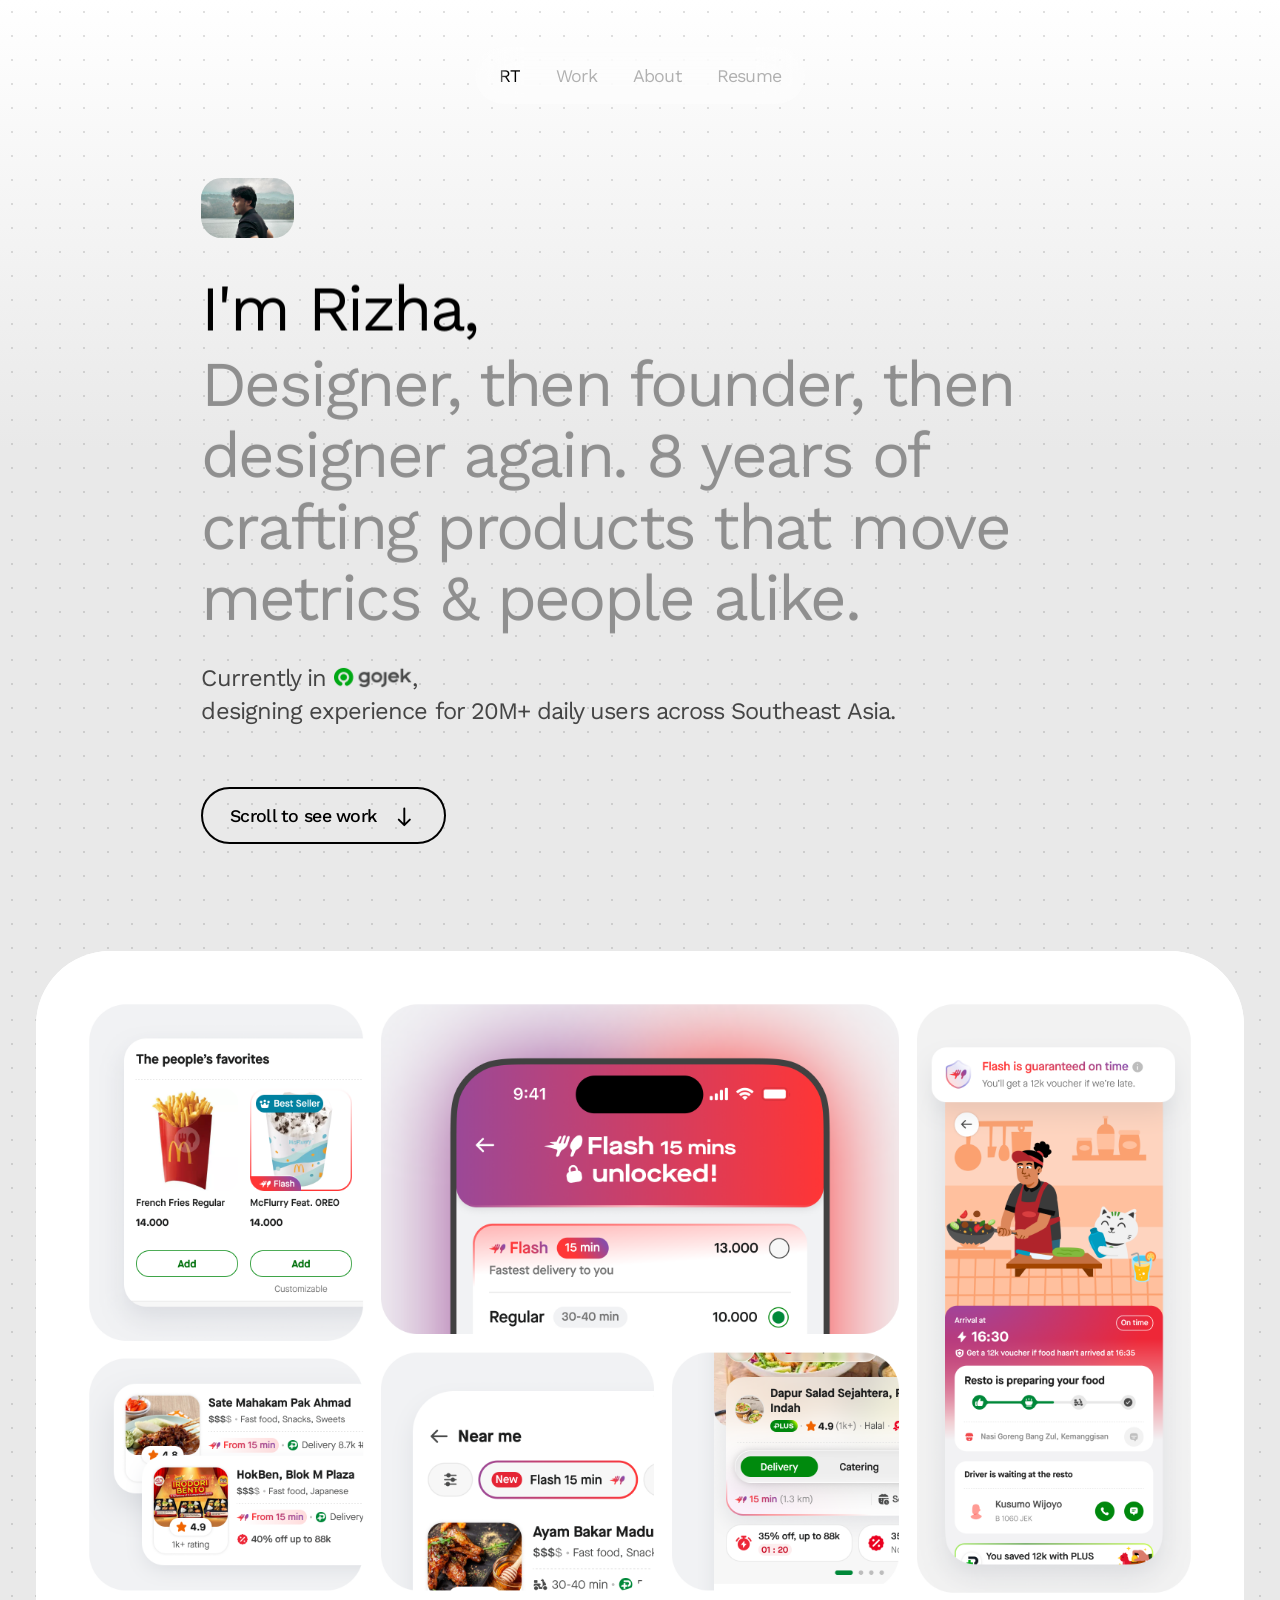
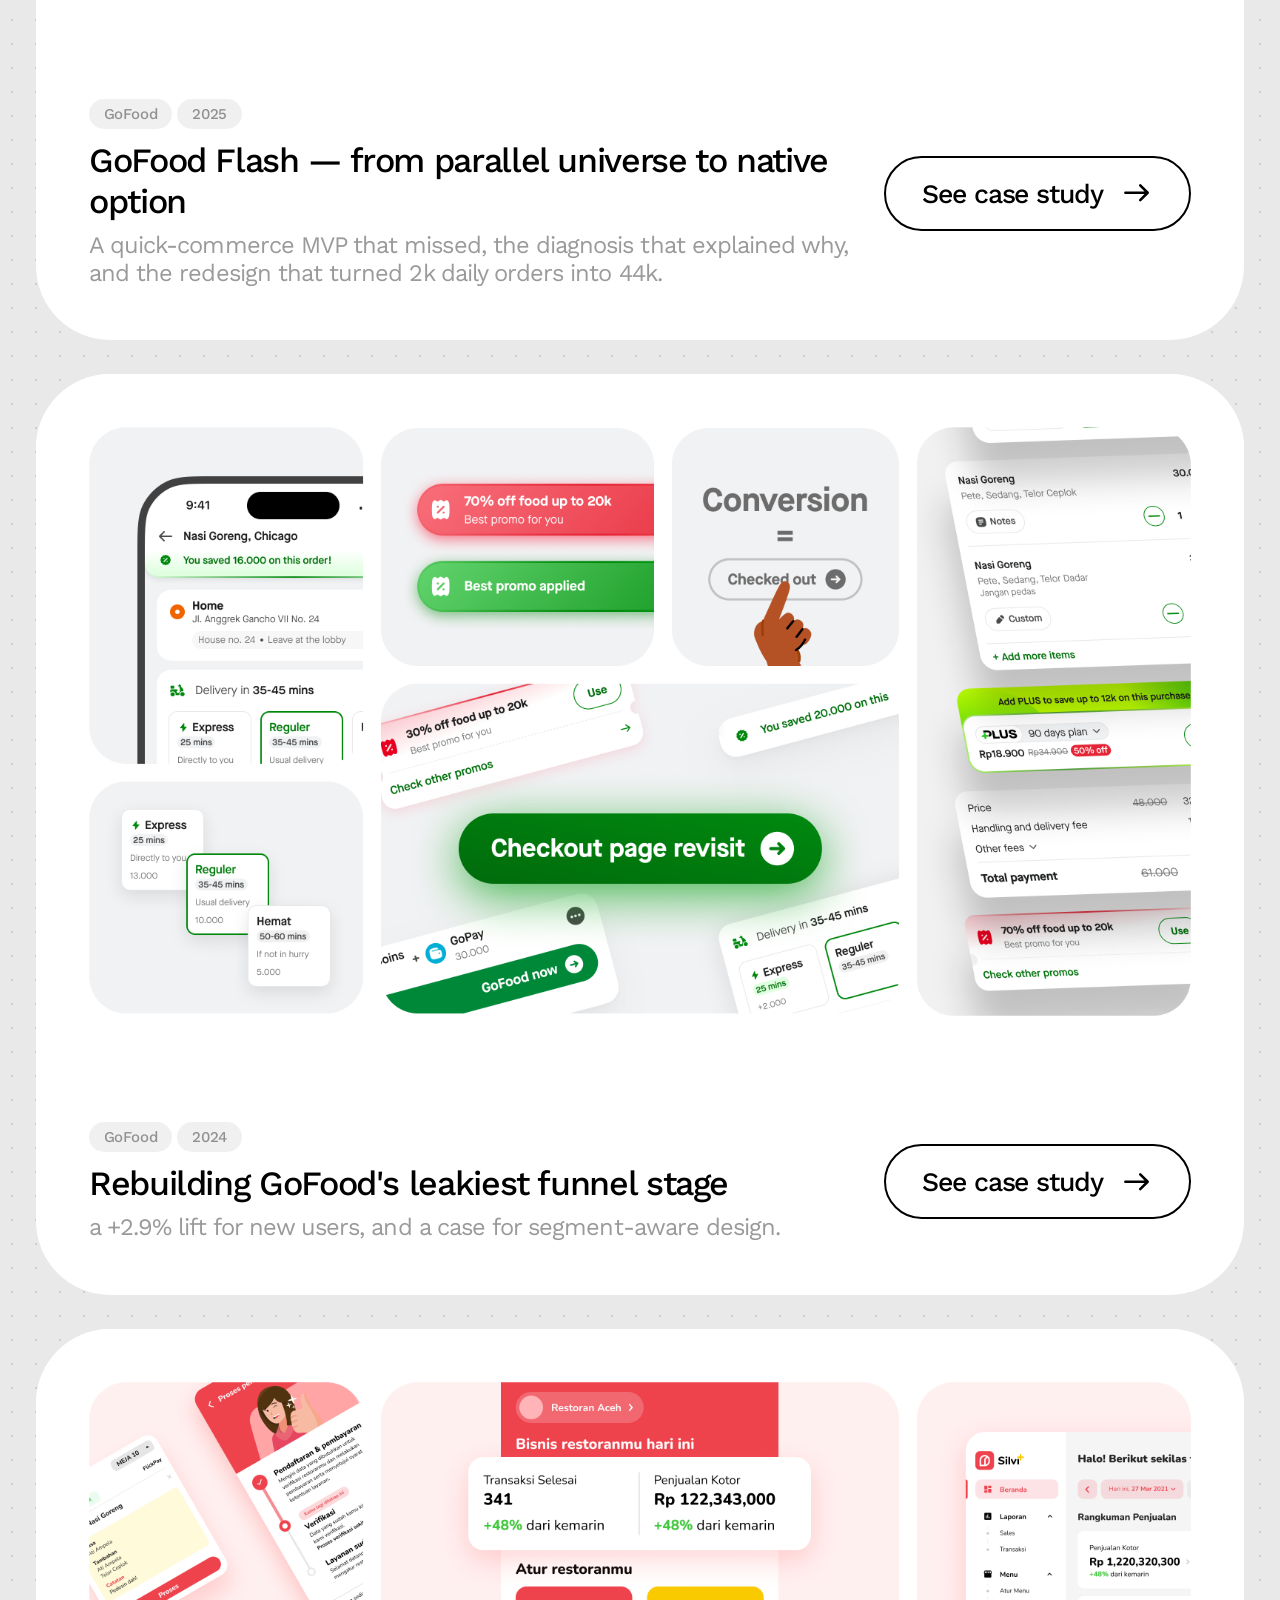
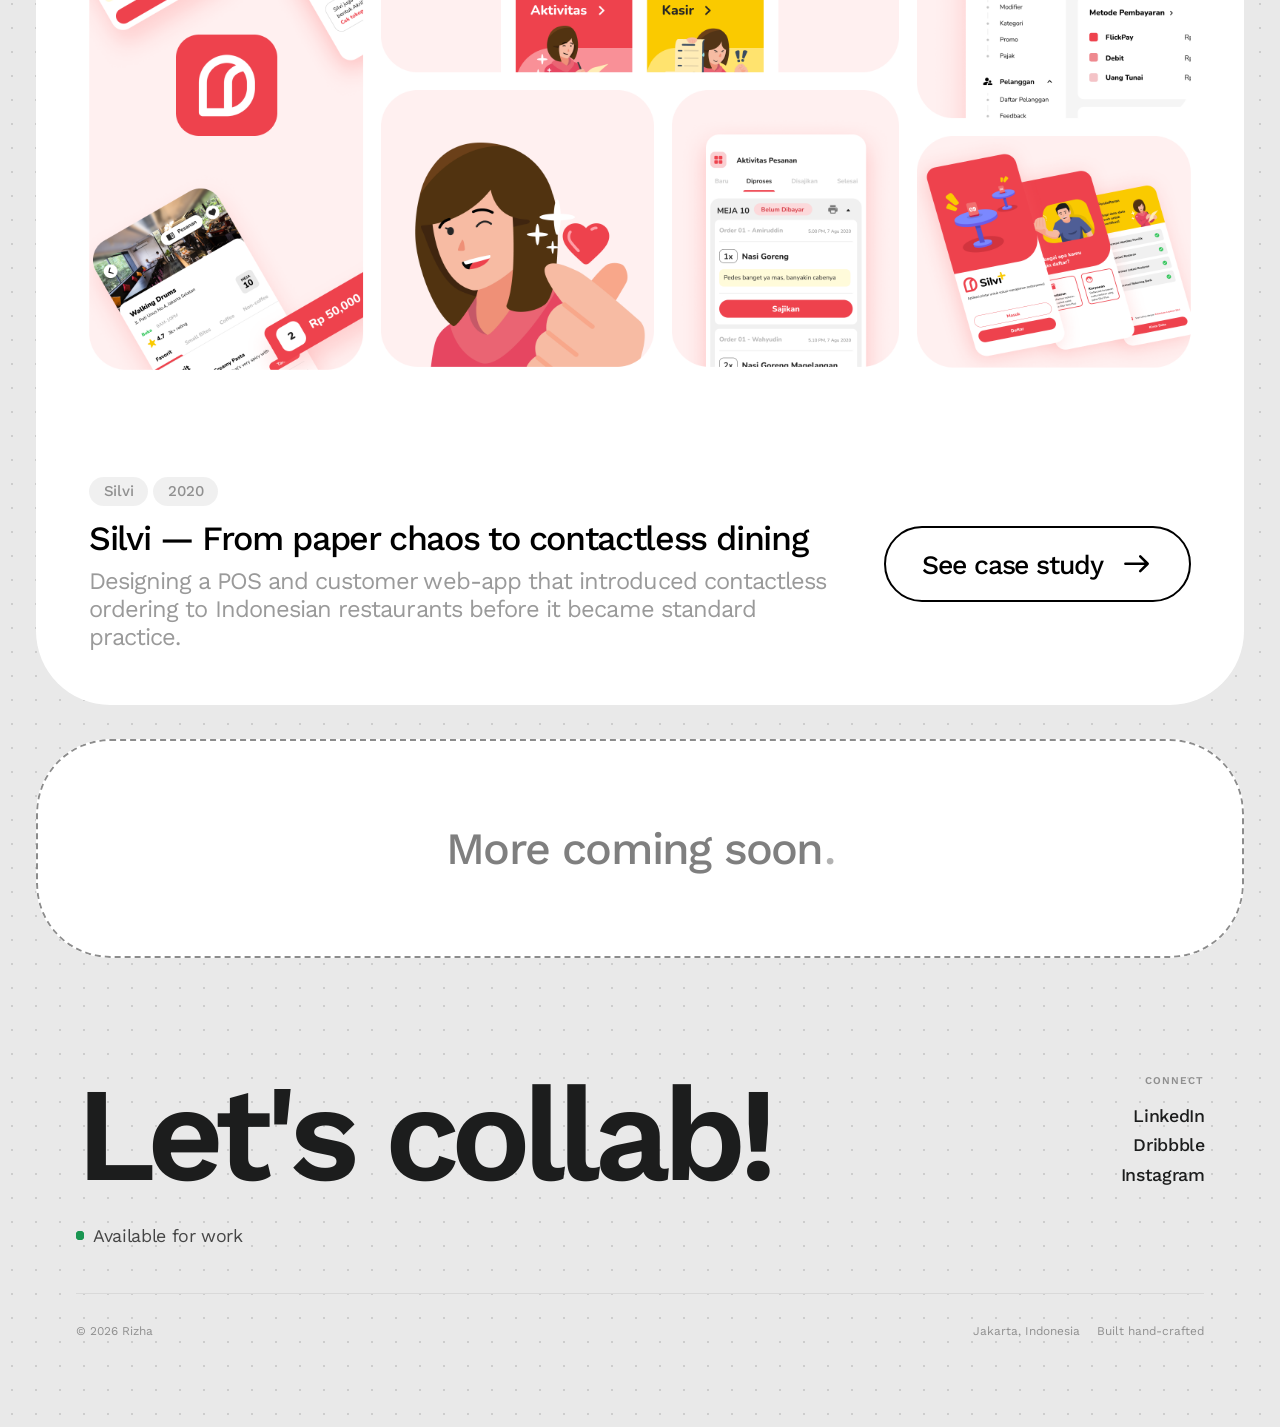
==== index.html @ 68ea28db "Animate hero subtitle word by word on scroll Each word in the gray subtitle transitions to black ind" ====
<!DOCTYPE html>
<html lang="en">
<head>
  <meta charset="UTF-8">
  <meta name="viewport" content="width=device-width, initial-scale=1.0">
  <title>Rizha Teuku — Product Designer</title>
  <meta name="description" content="Product designer at Gojek. Designing for 20M+ daily users across Southeast Asia.">
  <link rel="icon" type="image/svg+xml" href="favicon.svg">
  <link rel="preconnect" href="https://fonts.googleapis.com">
  <link rel="preconnect" href="https://fonts.gstatic.com" crossorigin>
  <link href="https://fonts.googleapis.com/css2?family=Work+Sans:wght@400;500;600&display=swap" rel="stylesheet">
  <style>
    *, *::before, *::after { box-sizing: border-box; margin: 0; padding: 0; }
    html { scroll-behavior: smooth; }
    a { color: inherit; text-decoration: none; }
    img { display: block; }

    body {
      font-family: 'Work Sans', sans-serif;
      background-color: #e9e9e9;
      background-image:
        radial-gradient(circle, rgba(0,0,0,0.12) 1px, transparent 1px),
        linear-gradient(to bottom, #ffffff 0%, #e9e9e9 clamp(400px, 35vw, 900px));
      background-size: 24px 24px, 100% 100%;
      background-repeat: repeat, no-repeat;
      min-height: 100vh;
      color: #1c1d1d;
      -webkit-font-smoothing: antialiased;
      overflow-x: hidden;
    }

    /* ── NAV ──────────────────────────────────────────────── */
    nav {
      position: fixed;
      top: clamp(20px, 3.7vw, 64px);
      left: 50%;
      transform: translateX(-50%) translateY(-8px);
      display: flex;
      align-items: center;
      gap: clamp(20px, 2.78vw, 48px);
      padding: clamp(10px, 1.39vw, 24px) clamp(16px, 1.85vw, 32px);
      background: rgba(255, 255, 255, 0.4);
      backdrop-filter: blur(20px);
      -webkit-backdrop-filter: blur(20px);
      border-radius: 60px;
      font-size: clamp(13px, 1.39vw, 24px);
      letter-spacing: -0.04em;
      white-space: nowrap;
      z-index: 100;
      opacity: 0;
      animation: navIn 0.7s cubic-bezier(0.16, 1, 0.3, 1) 0.1s forwards;
    }
    .nav-logo {
      background: linear-gradient(90deg,
        #000 0%, #000 20%,
        #777 35%, #ccc 48%, #fff 50%, #ccc 52%, #777 65%,
        #000 80%, #000 100%
      );
      background-size: 300% 100%;
      background-position: 100% center;
      -webkit-background-clip: text;
      background-clip: text;
      -webkit-text-fill-color: transparent;
      color: transparent;
      transition:
        background-position 0.5s cubic-bezier(0.16, 1, 0.3, 1),
        letter-spacing     0.4s cubic-bezier(0.34, 1.56, 0.64, 1);
    }
    .nav-logo:hover {
      background-position: 50% center;
      letter-spacing: 0.1em;
    }
    .nav-link { color: rgba(0, 0, 0, 0.3); transition: color 0.2s; }
    .nav-link:hover { color: #000; }

    /* ── HERO ─────────────────────────────────────────────── */
    .hero {
      padding: clamp(120px, 13.89vw, 240px) clamp(24px, 15.74vw, 272px) clamp(60px, 5.56vw, 96px);
    }
    .hero h1 {
      font-size: clamp(32px, 4.98vw, 86px);
      font-weight: 400;
      line-height: 1.12;
      letter-spacing: -0.04em;
      margin-bottom: clamp(16px, 1.85vw, 32px);
    }
    /* text mask reveal — overflow clips the sliding text */
    .line-mask {
      display: block;
      overflow: hidden;
      padding-bottom: 0.06em;
    }
    .line-inner {
      display: block;
      will-change: transform;
    }
    .line-inner.black {
      color: #000;
      transform: translateY(110%);
      animation: lineUp 1s cubic-bezier(0.16, 1, 0.3, 1) 0.35s forwards;
    }
    .line-inner.gray {
      color: #8f8f8f;
      transform: translateY(110%);
      animation: lineUp 1s cubic-bezier(0.16, 1, 0.3, 1) 0.52s forwards;
    }
    .hero-photo {
      width: clamp(77px, 7.2vw, 121px);
      height: auto;
      border-radius: clamp(14px, 1.6vw, 26px);
      margin-bottom: clamp(24px, 2.8vw, 48px);
      display: block;
      opacity: 0;
      transform: translateY(16px);
      animation: fadeUp 0.8s cubic-bezier(0.16, 1, 0.3, 1) 0.2s forwards;
    }

    .hero-caption {
      font-size: clamp(15px, 1.85vw, 32px);
      color: #454545;
      letter-spacing: -0.04em;
      line-height: 1.4;
      opacity: 0;
      transform: translateY(16px);
      animation: fadeUp 0.8s cubic-bezier(0.16, 1, 0.3, 1) 0.85s forwards;
    }

    /* ── SCROLL NUDGE ────────────────────────────────────── */
    .scroll-nudge {
      margin-top: clamp(40px, 4.63vw, 80px);
      width: fit-content;
      opacity: 0;
      animation:
        fadeUp 0.8s cubic-bezier(0.16, 1, 0.3, 1) 1.9s forwards,
        nudgeFloat 3.2s ease-in-out 2.7s infinite;
      transition: opacity 0.5s ease;
    }
    .scroll-nudge.gone {
      opacity: 0 !important;
      pointer-events: none;
    }
    .scroll-pill {
      display: inline-flex;
      align-items: center;
      gap: clamp(8px, 1.16vw, 20px);
      border: 2px solid #000;
      border-radius: 170px;
      padding: clamp(10px, 1.04vw, 18px) clamp(18px, 2.08vw, 36px);
      font-size: clamp(13px, 1.39vw, 24px);
      font-weight: 500;
      color: #000;
      letter-spacing: -0.04em;
      white-space: nowrap;
      user-select: none;
    }
    .scroll-pill svg {
      flex-shrink: 0;
      width: clamp(18px, 2.08vw, 36px);
      height: clamp(18px, 2.08vw, 36px);
      animation: arrowSlide 1.8s cubic-bezier(0.4, 0, 0.6, 1) 2.8s infinite;
    }

    /* ── WORKS ────────────────────────────────────────────── */
    .works {
      padding: clamp(24px, 2.78vw, 48px);
      display: flex;
      flex-direction: column;
      gap: clamp(20px, 2.66vw, 46px);
    }
    .work-card {
      background: #fff;
      border-radius: clamp(20px, 5.79vw, 100px);
      overflow: hidden;
      opacity: 0;
      transform: translateY(56px) scale(0.985);
      transition:
        opacity 0.9s cubic-bezier(0.16, 1, 0.3, 1),
        transform 0.9s cubic-bezier(0.16, 1, 0.3, 1);
    }
    .work-card.visible {
      opacity: 1;
      transform: translateY(0) scale(1);
    }
    .work-card-image {
      width: 100%;
      aspect-ratio: 1632 / 938;
      object-fit: cover;
      transform: scale(1.06);
      transition: transform 1.1s cubic-bezier(0.16, 1, 0.3, 1);
    }
    .work-card.visible .work-card-image {
      transform: scale(1);
    }
    .work-card-footer {
      display: flex;
      align-items: center;
      justify-content: space-between;
      gap: clamp(20px, 2.78vw, 48px);
      padding: clamp(20px, 4.17vw, 72px);
    }
    .work-card-title {
      font-size: clamp(18px, 2.66vw, 46px);
      font-weight: 500;
      color: #000;
      letter-spacing: -0.04em;
      line-height: 1.2;
      margin-bottom: clamp(4px, 0.69vw, 12px);
    }
    .work-card-subtitle {
      font-size: clamp(13px, 1.85vw, 32px);
      color: #9a9a9a;
      letter-spacing: -0.04em;
    }
    .work-card-labels {
      display: flex;
      gap: clamp(4px, 0.4vw, 8px);
      margin-bottom: clamp(8px, 0.9vw, 16px);
    }
    .work-card-label {
      font-size: clamp(15px, 1.14vw, 19.5px);
      font-weight: 500;
      letter-spacing: -0.01em;
      color: rgba(0,0,0,0.4);
      background: rgba(0,0,0,0.06);
      border-radius: 100px;
      padding: clamp(4px, 0.45vw, 7.5px) clamp(12px, 1.14vw, 19.5px);
    }
    .work-card-cta {
      flex-shrink: 0;
      position: relative;
      overflow: hidden;
      isolation: isolate;
      display: inline-flex;
      align-items: center;
      gap: clamp(8px, 1.16vw, 20px);
      border: 2px solid #000;
      border-radius: 170px;
      padding: clamp(10px, 1.39vw, 24px) clamp(18px, 2.78vw, 48px);
      font-size: clamp(14px, 2.08vw, 36px);
      font-weight: 500;
      color: #000;
      letter-spacing: -0.04em;
      white-space: nowrap;
      transition: color 0.45s cubic-bezier(0.16, 1, 0.3, 1);
    }
    /* sliding fill — wipes in from left on hover, shrinks back left on leave */
    .work-card-cta::before {
      content: '';
      position: absolute;
      inset: 0;
      background: #000;
      border-radius: inherit;
      transform: scaleX(0);
      transform-origin: left center;
      transition: transform 0.5s cubic-bezier(0.16, 1, 0.3, 1);
      z-index: -1;
    }
    .work-card-cta:hover::before { transform: scaleX(1); }
    .work-card-cta:hover { color: #fff; }
    /* arrow exits right, re-enters from left */
    .work-card-cta:hover .arrow {
      animation: arrowLoop 0.52s cubic-bezier(0.16, 1, 0.3, 1) forwards;
    }
    .work-card-cta .arrow {
      width: clamp(18px, 2.78vw, 48px);
      height: clamp(18px, 2.78vw, 48px);
      flex-shrink: 0;
    }

    .work-card-soon {
      position: relative;
      border-radius: clamp(20px, 5.79vw, 100px);
      display: flex;
      align-items: center;
      justify-content: center;
      padding: clamp(56px, 6.5vw, 112px);
      overflow: hidden;
      background: #fff;
      animation: soonBorderPulse 3.5s ease-in-out infinite;
      /* animated dashed border via outline trick on ::before */
    }
    .work-card-soon::before {
      content: '';
      position: absolute;
      inset: 0;
      border-radius: inherit;
      border: 2.5px dashed rgba(0,0,0,0.45);
      animation: soonBorderPulse 3.5s ease-in-out infinite;
      pointer-events: none;
    }
    .soon-content { position: relative; }
    .soon-eyebrow {
      font-size: clamp(10px, 0.75vw, 12px);
      font-weight: 600;
      letter-spacing: 0.14em;
      text-transform: uppercase;
      color: rgba(0,0,0,0.25);
      text-align: center;
      margin-bottom: clamp(10px, 1.2vw, 18px);
    }
    .work-card-soon-text {
      font-size: clamp(28px, 3.5vw, 60px);
      font-weight: 500;
      letter-spacing: -0.04em;
      color: rgba(0,0,0,0.5);
      text-align: center;
    }
    .soon-cursor {
      display: inline-block;
      margin-left: 1px;
      color: rgba(0,0,0,0.3);
      animation: soonBlink 1.1s step-end infinite;
    }
    @keyframes soonBorderPulse {
      0%, 100% { border-color: rgba(0,0,0,0.3); }
      50%       { border-color: rgba(0,0,0,0.6); }
    }
    @keyframes soonBlink {
      0%, 100% { opacity: 1; }
      50%       { opacity: 0; }
    }

    /* ── FOOTER ───────────────────────────────────────────── */
    footer {
      background-color: #e9e9e9;
      background-image: radial-gradient(circle, rgba(0,0,0,0.12) 1px, transparent 1px);
      background-size: 24px 24px;
      padding: clamp(60px, 5.79vw, 100px) clamp(24px, 5.9vw, 102px) clamp(60px, 6.94vw, 120px);
    }
    .footer-top {
      display: flex;
      align-items: flex-start;
      justify-content: space-between;
      padding-bottom: clamp(32px, 3.7vw, 64px);
      gap: 24px;
    }
    .available-tag {
      display: flex;
      align-items: center;
      gap: clamp(8px, 0.69vw, 12px);
      margin-top: clamp(16px, 1.85vw, 32px);
    }
    .available-dot {
      position: relative;
      width: clamp(8px, 0.69vw, 12px);
      height: clamp(8px, 0.69vw, 12px);
      border-radius: 50%;
      background: #1a9652;
      flex-shrink: 0;
      animation: dotBreathe 3.6s cubic-bezier(0.45, 0, 0.55, 1) infinite;
    }
    .available-dot::before,
    .available-dot::after {
      content: '';
      position: absolute;
      inset: 0;
      border-radius: 50%;
      background: #1a9652;
      animation: dotPing 2.6s cubic-bezier(0.2, 0.6, 0.4, 1) infinite;
    }
    .available-dot::after {
      animation-delay: 1.3s;
    }
    .available-text {
      font-size: clamp(13px, 1.39vw, 24px);
      color: #454545;
      letter-spacing: -0.02em;
    }
    .connect-col {
      display: flex;
      flex-direction: column;
      gap: clamp(12px, 1.39vw, 24px);
      padding-top: clamp(4px, 0.46vw, 8px);
      text-align: right;
    }
    .connect-label {
      font-size: clamp(10px, 0.81vw, 14px);
      font-weight: 600;
      color: #8f8f8f;
      letter-spacing: 0.1em;
      text-transform: uppercase;
    }
    .connect-links {
      display: flex;
      flex-direction: column;
      gap: clamp(6px, 0.69vw, 12px);
    }
    .connect-links a {
      font-size: clamp(14px, 1.39vw, 24px);
      font-weight: 500;
      color: #1c1d1d;
      letter-spacing: -0.02em;
      transition: opacity 0.2s;
    }
    .connect-links a:hover { opacity: 0.4; }
    .footer-bottom {
      display: flex;
      justify-content: space-between;
      align-items: center;
      padding-top: clamp(20px, 2.31vw, 40px);
      border-top: 1px solid #d9d9d9;
      font-size: clamp(11px, 0.93vw, 16px);
      color: #8f8f8f;
    }
    .footer-right { display: flex; gap: clamp(12px, 1.39vw, 24px); }

    /* ── FOOTER SCROLL REVEALS ───────────────────────────── */
    .lets-collab {
      font-size: clamp(48px, 10.42vw, 180px);
      font-weight: 600;
      color: #1c1d1d;
      letter-spacing: -0.06em;
      line-height: 1;
      opacity: 0;
      transform: translateY(32px);
      transition: opacity 1s cubic-bezier(0.16, 1, 0.3, 1), transform 1s cubic-bezier(0.16, 1, 0.3, 1);
    }
    .lets-collab.visible { opacity: 1; transform: translateY(0); }

    .connect-col {
      opacity: 0;
      transform: translateY(20px);
      transition: opacity 0.8s cubic-bezier(0.16, 1, 0.3, 1), transform 0.8s cubic-bezier(0.16, 1, 0.3, 1);
    }
    .connect-col.visible { opacity: 1; transform: translateY(0); }

    /* ── KEYFRAMES ────────────────────────────────────────── */
    @keyframes navIn {
      to { opacity: 1; transform: translateX(-50%) translateY(0); }
    }
    @keyframes lineUp {
      to { transform: translateY(0); }
    }
    @keyframes fadeUp {
      to { opacity: 1; transform: translateY(0); }
    }
    @keyframes arrowLoop {
      0%   { transform: translateX(0);     opacity: 1; }
      38%  { transform: translateX(120%);  opacity: 0; }
      39%  { transform: translateX(-100%); opacity: 0; }
      100% { transform: translateX(0);     opacity: 1; }
    }
    @keyframes nudgeFloat {
      0%, 100% { transform: translateY(0px); }
      50%       { transform: translateY(9px); }
    }
    @keyframes arrowSlide {
      0%   { opacity: 1; transform: translateY(-3px); }
      55%  { opacity: 1; transform: translateY(3px); }
      80%  { opacity: 0; transform: translateY(6px); }
      81%  { opacity: 0; transform: translateY(-5px); }
      100% { opacity: 1; transform: translateY(-3px); }
    }
    @keyframes dotBreathe {
      0%, 100% { transform: scale(1);    opacity: 1; }
      50%       { transform: scale(1.1); opacity: 0.8; }
    }
    @keyframes dotPing {
      0%   { transform: scale(1);   opacity: 0.55; }
      100% { transform: scale(3.4); opacity: 0; }
    }

    /* ── CURSOR ──────────────────────────────────────────── */
    @media (hover: hover) and (pointer: fine) {
      body, a, button { cursor: none; }

      #cursor-glow {
        position: fixed;
        top: 0; left: 0;
        width: 32px;
        height: 32px;
        border-radius: 50%;
        border: 1.5px solid rgba(0, 0, 0, 0.55);
        background: rgba(255, 255, 255, 0.25);
        backdrop-filter: blur(4px);
        -webkit-backdrop-filter: blur(4px);
        pointer-events: none;
        z-index: 9999;
        will-change: transform;
        opacity: 0;
        transition:
          opacity       0.35s ease,
          width         0.45s cubic-bezier(0.34, 1.56, 0.64, 1),
          height        0.45s cubic-bezier(0.34, 1.56, 0.64, 1),
          border-radius 0.45s cubic-bezier(0.16, 1, 0.3,  1),
          border-color  0.35s ease,
          background    0.35s ease,
          backdrop-filter        0.35s ease,
          -webkit-backdrop-filter 0.35s ease;
      }

      /* center dot — anchors the cursor visually */
      #cursor-glow::before {
        content: '';
        position: absolute;
        top: 50%; left: 50%;
        width: 4px; height: 4px;
        border-radius: 50%;
        background: rgba(0, 0, 0, 0.6);
        transform: translate(-50%, -50%);
        transition: opacity 0.2s ease, transform 0.3s cubic-bezier(0.34, 1.56, 0.64, 1);
      }

      /* ── states ── */
      #cursor-glow.active { opacity: 1; }

      #cursor-glow.hovering {
        width: 52px;
        height: 52px;
        border-color: rgba(0, 0, 0, 0.2);
        background: rgba(255, 255, 255, 0.12);
      }
      #cursor-glow.hovering::before {
        opacity: 0;
        transform: translate(-50%, -50%) scale(0);
      }
      #cursor-glow.clicking {
        width: 20px; height: 20px;
        background: rgba(0,0,0,0.08);
        border-color: rgba(0,0,0,0.5);
      }
      #cursor-glow.clicking::before {
        transform: translate(-50%,-50%) scale(2);
        background: rgba(0,0,0,0.7);
      }

      /* text cursor — warps into plain | line */
      #cursor-glow.text-cursor {
        width: 2px;
        height: var(--text-h, 48px);
        border-radius: 2px;
        border-color: #007AFF;
        background: #007AFF;
        backdrop-filter: blur(0px);
        -webkit-backdrop-filter: blur(0px);
      }
      #cursor-glow.text-cursor::before { opacity: 0; }

      /* magnetic warp — cursor wraps the hovered element */
      #cursor-glow.mag-warp {
        width: var(--mag-w, 52px);
        height: var(--mag-h, 20px);
        border-radius: 100px;
        background: rgba(0, 0, 0, 0.06);
        border-color: rgba(0, 0, 0, 0.16);
        backdrop-filter: blur(0px);
        -webkit-backdrop-filter: blur(0px);
      }
      #cursor-glow.mag-warp::before { opacity: 0; }

      /* Figma collaboration cursor */
      #cursor-figma {
        position: fixed;
        top: 0; left: 0;
        pointer-events: none;
        z-index: 9999;
        opacity: 0;
        transform: scale(0.65) translateY(-8px);
        transition:
          opacity   0.3s  cubic-bezier(0.16, 1, 0.3, 1),
          transform 0.45s cubic-bezier(0.34, 1.56, 0.64, 1);
      }
      #cursor-figma.active {
        opacity: 1;
        transform: scale(1) translateY(0);
      }
      /* color + label driven by --figma-color / --figma-text per card */
      #cursor-figma path { fill: var(--figma-color, #7B61FF); }
      .figma-label {
        position: absolute;
        top: 30px;
        left: 28px;
        background: var(--figma-color, #7B61FF);
        color: var(--figma-text, #fff);
        font-size: 15px;
        font-weight: 500;
        letter-spacing: -0.02em;
        padding: 5px 12px 5px 10px;
        border-radius: 2px 10px 10px 10px;
        white-space: nowrap;
        line-height: 1.5;
        transition: background 0.25s ease, color 0.25s ease;
      }
    }

    /* ── REDUCED MOTION ───────────────────────────────────── */
    @media (prefers-reduced-motion: reduce) {
      nav, .hero-caption, .line-inner, .scroll-nudge, .work-card, .work-card-image,
      .lets-collab, .connect-col {
        animation: none !important;
        transition: none !important;
        opacity: 1 !important;
        transform: none !important;
      }
      .available-dot,
      .available-dot::before,
      .available-dot::after { animation: none; }
      #cursor-figma { transition: none !important; }
    }

    /* ── RESPONSIVE ───────────────────────────────────────── */
    @media (max-width: 768px) {
      .work-card-footer { flex-direction: column; align-items: flex-start; }
      .work-card-cta { width: 100%; justify-content: center; }
      .footer-top { flex-direction: column; gap: 40px; }
      .connect-col { text-align: left; }
    }
    @media (max-width: 480px) {
      .footer-bottom { flex-direction: column; gap: 12px; text-align: center; }
      .footer-right { flex-direction: column; align-items: center; gap: 4px; }
    }
  </style>
</head>
<body>

  <!-- NAV -->
  <nav>
    <a href="/" class="nav-logo" data-magnetic>RT</a>
    <a href="#work" class="nav-link" data-magnetic>Work</a>
    <a href="about.html" class="nav-link" data-magnetic>About</a>
    <a href="resume.html" class="nav-link" data-magnetic>Resume</a>
  </nav>

  <!-- HERO -->
  <section class="hero" id="about">
    <img src="rizha photo.png" alt="Rizha Teuku" class="hero-photo">
    <h1>
      <span class="line-mask"><span class="line-inner black">I'm Rizha,</span></span>
      <span class="line-mask"><span class="line-inner gray">Designer, then founder, then designer again. 8 years of crafting products that move metrics &amp; people alike.</span></span>
    </h1>
    <p class="hero-caption">
      Currently in <img src="gojek logo.png" alt="Gojek" style="height:1em;vertical-align:-0.15em;display:inline-block;">,<br>
      designing experience for 20M+ daily users across Southeast Asia.
    </p>
    <div class="scroll-nudge" aria-hidden="true">
      <div class="scroll-pill">
        Scroll to see work
        <svg viewBox="0 0 48 48" fill="none" xmlns="http://www.w3.org/2000/svg">
          <path d="M24 10v28M14 30l10 10 10-10" stroke="currentColor" stroke-width="3.5" stroke-linecap="round" stroke-linejoin="round"/>
        </svg>
      </div>
    </div>
  </section>

  <!-- SELECTED WORKS -->
  <!-- Note: case study images are served from Figma CDN — replace with self-hosted assets when they expire (7 days) -->
  <section class="works" id="work">

    <div class="work-card" data-cursor-label="the zero to one" data-cursor-color="#E00" data-cursor-text="#fff">
      <img class="work-card-image"
           src="Work 3 - Flash.png"
           alt="GoFood Flash — quick-commerce case study visual">
      <div class="work-card-footer">
        <div class="work-card-info">
          <div class="work-card-labels">
            <span class="work-card-label">GoFood</span>
            <span class="work-card-label">2025</span>
          </div>
          <p class="work-card-title">GoFood Flash — from parallel universe to native option</p>
          <p class="work-card-subtitle">A quick-commerce MVP that missed, the diagnosis that explained why, and the redesign that turned 2k daily orders into 44k.</p>
        </div>
        <a href="gofood-flash.html" class="work-card-cta" data-protected>
          See case study
          <svg class="arrow" viewBox="0 0 48 48" fill="none" xmlns="http://www.w3.org/2000/svg" aria-hidden="true">
            <path d="M10 24h28M30 14l10 10-10 10" stroke="currentColor" stroke-width="3.5" stroke-linecap="round" stroke-linejoin="round"/>
          </svg>
        </a>
      </div>
    </div>

    <div class="work-card">
      <img class="work-card-image"
           src="Work 1 - New again.png"
           alt="GoFood checkout funnel redesign — case study visual">
      <div class="work-card-footer">
        <div class="work-card-info">
          <div class="work-card-labels">
            <span class="work-card-label">GoFood</span>
            <span class="work-card-label">2024</span>
          </div>
          <p class="work-card-title">Rebuilding GoFood's leakiest funnel stage</p>
          <p class="work-card-subtitle">a +2.9% lift for new users, and a case for segment-aware design.</p>
        </div>
        <a href="gofood-checkout.html" class="work-card-cta" data-protected>
          See case study
          <svg class="arrow" viewBox="0 0 48 48" fill="none" xmlns="http://www.w3.org/2000/svg" aria-hidden="true">
            <path d="M10 24h28M30 14l10 10-10 10" stroke="currentColor" stroke-width="3.5" stroke-linecap="round" stroke-linejoin="round"/>
          </svg>
        </a>
      </div>
    </div>

    <div class="work-card" data-cursor-label="founder mode" data-cursor-color="#F5C000" data-cursor-text="#000">
      <img class="work-card-image"
           src="Work 2.png"
           alt="Silvi — POS and contactless dining web-app">
      <div class="work-card-footer">
        <div class="work-card-info">
          <div class="work-card-labels">
            <span class="work-card-label">Silvi</span>
            <span class="work-card-label">2020</span>
          </div>
          <p class="work-card-title">Silvi — From paper chaos to contactless dining</p>
          <p class="work-card-subtitle">Designing a POS and customer web-app that introduced contactless ordering to Indonesian restaurants before it became standard practice.</p>
        </div>
        <a href="silvi.html" class="work-card-cta">
          See case study
          <svg class="arrow" viewBox="0 0 48 48" fill="none" xmlns="http://www.w3.org/2000/svg" aria-hidden="true">
            <path d="M10 24h28M30 14l10 10-10 10" stroke="currentColor" stroke-width="3.5" stroke-linecap="round" stroke-linejoin="round"/>
          </svg>
        </a>
      </div>
    </div>

    <div class="work-card-soon">
      <div class="soon-content">
        <p class="work-card-soon-text">More coming soon<span class="soon-cursor">.</span></p>
      </div>
    </div>

  </section>

  <!-- FOOTER -->
  <footer id="collab">
    <div class="footer-top">
      <div class="identity">
        <p class="lets-collab">Let's collab!</p>
        <div class="available-tag">
          <div class="available-dot"></div>
          <span class="available-text">Available for work</span>
        </div>
      </div>
      <div class="connect-col">
        <p class="connect-label">Connect</p>
        <div class="connect-links">
          <a href="https://www.linkedin.com/in/rizhateuku/" target="_blank" rel="noopener" data-magnetic>LinkedIn</a>
          <a href="https://dribbble.com/rizhateuku" target="_blank" rel="noopener" data-magnetic>Dribbble</a>
          <a href="https://www.instagram.com/rizhateuku/" target="_blank" rel="noopener" data-magnetic>Instagram</a>
        </div>
      </div>
    </div>
    <div class="footer-bottom">
      <span>© 2026 Rizha</span>
      <div class="footer-right">
        <span>Jakarta, Indonesia</span>
        <span>Built hand-crafted</span>
      </div>
    </div>
  </footer>

  <!-- Homepage password gate overlay -->
  <style>
    #home-gate {
      position: fixed; inset: 0; z-index: 9999;
      background: rgba(0,0,0,0.45);
      backdrop-filter: blur(12px);
      -webkit-backdrop-filter: blur(12px);
      display: flex; align-items: center; justify-content: center;
      opacity: 0; pointer-events: none;
      transition: opacity 0.35s ease;
    }
    #home-gate.open { opacity: 1; pointer-events: auto; }
    @keyframes home-modal-in {
      from { transform: scale(0.9) translateY(16px); opacity: 0; }
      to   { transform: scale(1) translateY(0); opacity: 1; }
    }
    #home-modal {
      background: #fff;
      border-radius: clamp(20px, 2.5vw, 32px);
      padding: clamp(36px, 4vw, 56px) clamp(32px, 4vw, 52px) clamp(28px, 3.5vw, 44px);
      display: flex; flex-direction: column; align-items: center; gap: 12px;
      position: relative;
      width: min(400px, calc(100vw - 48px));
      box-shadow: 0 32px 80px rgba(0,0,0,0.18), 0 0 0 1px rgba(0,0,0,0.04);
      opacity: 0;
    }
    #home-gate.open #home-modal {
      animation: home-modal-in 0.5s cubic-bezier(0.34, 1.56, 0.64, 1) forwards;
    }
    #home-close {
      position: absolute; top: 14px; right: 14px;
      width: 30px; height: 30px; border-radius: 50%;
      background: rgba(0,0,0,0.06); border: none; cursor: pointer;
      display: flex; align-items: center; justify-content: center;
      color: rgba(0,0,0,0.4); font-size: 14px;
      transition: background 0.2s, color 0.2s;
      line-height: 1; font-family: inherit;
    }
    #home-close:hover { background: rgba(0,0,0,0.1); color: #000; }
    #home-gate-label {
      font-size: clamp(11px, 0.9vw, 13px); font-weight: 600;
      letter-spacing: 0.1em; text-transform: uppercase;
      color: #000; opacity: 0.4;
    }
    #home-input-wrap { position: relative; width: 100%; }
    #home-pw {
      font-family: 'Work Sans', sans-serif;
      font-size: clamp(16px, 1.4vw, 20px); font-weight: 400;
      letter-spacing: -0.03em; color: #000;
      background: transparent; border: none;
      border-bottom: 1.5px solid rgba(0,0,0,0.2);
      outline: none; padding: 8px 0; width: 100%;
      text-align: center;
      transition: border-color 0.2s, color 0.3s;
    }
    #home-pw:focus { border-color: #000; }
    #home-pw.shake { animation: home-shake 0.35s ease; border-color: #e00; }
    #home-input-wrap.success #home-pw { border-color: #1a9652; color: #1a9652; }
    #home-check {
      position: absolute; right: 4px; top: 50%; transform: translateY(-50%);
      width: 22px; height: 22px;
      opacity: 0; pointer-events: none;
      transition: opacity 0.15s ease;
    }
    #home-input-wrap.success #home-check { opacity: 1; }
    .home-check-path {
      stroke-dasharray: 30;
      stroke-dashoffset: 30;
      transition: stroke-dashoffset 0.45s cubic-bezier(0.25, 1, 0.5, 1) 0.1s;
    }
    #home-input-wrap.success .home-check-path { stroke-dashoffset: 0; }
    #home-error {
      font-size: 12px; color: #e00;
      opacity: 0; transition: opacity 0.2s; height: 16px;
    }
    #home-error.visible { opacity: 1; }
    #home-request {
      margin-top: 16px; font-size: clamp(12px, 0.9vw, 14px);
      color: rgba(0,0,0,0.35); letter-spacing: -0.01em; text-align: center;
    }
    #home-request button {
      background: none; border: none; padding: 0;
      font-family: inherit; font-size: inherit; color: #000;
      text-decoration: underline; text-underline-offset: 3px;
      text-decoration-color: rgba(0,0,0,0.25);
      transition: text-decoration-color 0.2s; cursor: pointer;
    }
    #home-request button:hover { text-decoration-color: #000; }
    #home-note {
      font-size: clamp(11px, 0.8vw, 13px); color: rgba(0,0,0,0.28);
      letter-spacing: -0.01em; text-align: center; line-height: 1.5;
      border-top: 1px solid rgba(0,0,0,0.07);
      padding-top: 16px; width: 100%; margin-top: 4px;
    }
    @keyframes home-shake {
      0%,100% { transform: translateX(0); }
      20%      { transform: translateX(-8px); }
      40%      { transform: translateX(8px); }
      60%      { transform: translateX(-6px); }
      80%      { transform: translateX(6px); }
    }
  </style>
  <div id="home-gate" aria-modal="true" role="dialog" aria-label="Protected case study">
    <div id="home-modal">
      <button id="home-close" aria-label="Close">✕</button>
      <div id="home-gate-label">Protected case study</div>
      <div id="home-input-wrap">
        <input id="home-pw" type="password" placeholder="Enter password" autocomplete="off">
        <div id="home-check" aria-hidden="true">
          <svg viewBox="0 0 24 24" fill="none" xmlns="http://www.w3.org/2000/svg">
            <path class="home-check-path" d="M5 12l4 4L19 7" stroke="#1a9652" stroke-width="2.5" stroke-linecap="round" stroke-linejoin="round"/>
          </svg>
        </div>
      </div>
      <div id="home-error">Wrong password</div>
      <div id="home-request">Don't have the password? <button id="home-request-btn">Request access</button></div>
      <p id="home-note">Just drop me a line and I'll get you in!</p>
    </div>
  </div>

  <div id="cursor-glow" aria-hidden="true"></div>
  <div id="cursor-figma" aria-hidden="true">
    <!-- exact path from Figma's collaboration cursor; tip is near (1.8,4.4) in 40×40 viewBox -->
    <svg width="30" height="30" viewBox="0 0 40 40" fill="none" xmlns="http://www.w3.org/2000/svg">
      <path d="M1.8 4.4 7 36.2c.3 1.8 2.6 2.3 3.6.8l3.9-5.7c1.7-2.5 4.5-4.1 7.5-4.3l6.9-.5c1.8-.1 2.5-2.4 1.1-3.5L5 2.5c-1.4-1.1-3.5 0-3.3 1.9Z"
            fill="#7B61FF" stroke="white" stroke-width="3.5" paint-order="stroke fill"/>
    </svg>
    <div class="figma-label">heartly crafted</div>
  </div>

  <script>
    // Cursor — small blurred circle with lerp smoothing + Figma collab cursor on cards
    ;(function () {
      const cur      = document.getElementById('cursor-glow');
      const figmaCur = document.getElementById('cursor-figma');
      if (!cur || !window.matchMedia('(hover: hover) and (pointer: fine)').matches) return;

      let mx = 0, my = 0;
      let cx = -60, cy = -60;

      document.addEventListener('mousemove', e => {
        mx = e.clientX;
        my = e.clientY;
        cur.classList.add('active');
      }, { passive: true });

      document.addEventListener('mouseleave', () => cur.classList.remove('active'));
      document.addEventListener('mouseenter', () => cur.classList.add('active'));
      document.addEventListener('mousedown', () => cur.classList.add('clicking'));
      document.addEventListener('mouseup', () => cur.classList.remove('clicking'));

      // Expand on interactive elements (skip magnetic ones — handled separately)

      // Warp to I-beam over all readable text
      document.querySelectorAll('h1, h2, h3, h4, h5, h6, p, li, blockquote, figcaption, dt, dd').forEach(el => {
        if (el.closest('a, button')) return;
        el.addEventListener('mouseenter', () => {
          if (figmaCur.classList.contains('active')) return;
          const fs = parseFloat(getComputedStyle(el).fontSize);
          cur.style.setProperty('--text-h', fs + 'px');
          cur.classList.remove('hovering');
          cur.classList.add('text-cursor');
        });
        el.addEventListener('mouseleave', () => cur.classList.remove('text-cursor'));
      });

      // Figma collaboration cursor on work cards — per-card color + label
      const figmaLabel = figmaCur.querySelector('.figma-label');
      document.querySelectorAll('.work-card').forEach(card => {
        card.addEventListener('mouseenter', () => {
          const color = card.dataset.cursorColor || '#7B61FF';
          const text  = card.dataset.cursorText  || '#fff';
          const label = card.dataset.cursorLabel || 'heartly crafted';
          figmaCur.style.setProperty('--figma-color', color);
          figmaCur.style.setProperty('--figma-text',  text);
          figmaLabel.textContent = label;
          cur.style.opacity = '0';
          cur.classList.remove('hovering', 'text-cursor');
          figmaCur.classList.add('active');
        });
        card.addEventListener('mouseleave', () => {
          cur.style.opacity = '';
          figmaCur.classList.remove('active');
        });
      });

      // Magnetic warp for all clickables; large card-like elements fall back to expand-only
      let magEl = null, magTX = 0, magTY = 0;
      document.querySelectorAll('a, button').forEach(el => {
        el.addEventListener('mouseenter', () => {
          if (figmaCur.classList.contains('active')) return;
          const r = el.getBoundingClientRect();
          if (r.width > 280 || r.height > 100) { cur.classList.add('hovering'); return; }
          magEl = el;
          cur.style.setProperty('--mag-w', (r.width  + 20) + 'px');
          cur.style.setProperty('--mag-h', (r.height + 20) + 'px');
          magTX = r.left + r.width  / 2;
          magTY = r.top  + r.height / 2;
          cur.classList.remove('hovering', 'text-cursor');
          cur.classList.add('mag-warp');
          el.style.transition = 'none';
        });
        el.addEventListener('mousemove', e => {
          if (magEl !== el) return;
          const r  = el.getBoundingClientRect();
          const ex = r.left + r.width  / 2;
          const ey = r.top  + r.height / 2;
          const dx = e.clientX - ex;
          const dy = e.clientY - ey;
          el.style.transform = `translate(${dx * 0.28}px, ${dy * 0.28}px)`;
          magTX = ex + dx * 0.10;
          magTY = ey + dy * 0.10;
        });
        el.addEventListener('mouseleave', () => {
          if (magEl === el) {
            magEl = null;
            el.style.transition = 'transform 0.65s cubic-bezier(0.34, 1.56, 0.64, 1)';
            el.style.transform  = '';
            cur.classList.remove('mag-warp');
          } else {
            cur.classList.remove('hovering');
          }
        });
      });

      (function tick() {
        const tx = magEl ? magTX : mx;
        const ty = magEl ? magTY : my;
        cx += (tx - cx) * (magEl ? 0.18 : 0.13);
        cy += (ty - cy) * (magEl ? 0.18 : 0.13);

        cur.style.left      = cx + 'px';
        cur.style.top       = cy + 'px';
        cur.style.transform = 'translate(-50%, -50%)';

        // Tip is at SVG-local (1.8, 4.4) in 40×40 viewBox → rendered at 30×30 ≈ (1, 3) px from element corner
        figmaCur.style.left = (cx - 1) + 'px';
        figmaCur.style.top  = (cy - 3) + 'px';

        requestAnimationFrame(tick);
      })();
    })();

    // Cards reveal + nudge dismiss on first scroll
    const cards = document.querySelectorAll('.work-card');
    const nudge = document.querySelector('.scroll-nudge');
    window.addEventListener('scroll', function onFirstScroll() {
      window.removeEventListener('scroll', onFirstScroll);
      nudge?.classList.add('gone');
      cards.forEach((card, i) => {
        setTimeout(() => card.classList.add('visible'), i * 150);
      });
    }, { passive: true, once: true });

    // Footer elements reveal on scroll intersection as before
    const revealOnScroll = (el, delay = 0) => {
      if (!el) return;
      new IntersectionObserver((entries, obs) => {
        if (!entries[0].isIntersecting) return;
        el.style.transitionDelay = delay + 'ms';
        el.classList.add('visible');
        obs.disconnect();
      }, { threshold: 0.12, rootMargin: '0px 0px -40px 0px' }).observe(el);
    };

    revealOnScroll(document.querySelector('.lets-collab'));
    revealOnScroll(document.querySelector('.connect-col'), 150);

    // Scroll-driven color: gray subtitle turns black word by word
    (function() {
      var el = document.querySelector('.line-inner.gray');
      if (!el) return;
      function esc(s) { return s.replace(/&/g, '&amp;'); }
      var words = el.textContent.trim().split(/\s+/);
      el.innerHTML = words.map(function(w) {
        return '<span class="wr">' + esc(w) + '</span>';
      }).join(' ');
      var spans = Array.from(el.querySelectorAll('.wr'));
      var N = spans.length;
      var END = 400;
      function update() {
        var p = Math.min(1, window.scrollY / END);
        spans.forEach(function(span, i) {
          var wp = Math.min(1, Math.max(0, p * N - i));
          var v = Math.round(143 * (1 - wp));
          span.style.color = 'rgb(' + v + ',' + v + ',' + v + ')';
        });
      }
      window.addEventListener('scroll', update, { passive: true });
      update();
    })();
  </script>

  <script>
    // Homepage password gate
    (function() {
      var gate  = document.getElementById('home-gate');
      var input = document.getElementById('home-pw');
      var wrap  = document.getElementById('home-input-wrap');
      var error = document.getElementById('home-error');

      var GATES = {
        'gofood-flash.html':    { pass: 'nasigoreng', key: 'auth_flash',    subject: 'Password%20request%20%E2%80%94%20GoFood%20Flash%20case%20study' },
        'gofood-checkout.html': { pass: 'ayamgeprek', key: 'auth_checkout', subject: 'Password%20request%20%E2%80%94%20GoFood%20Checkout%20case%20study' },
      };

      var current = null;
      var currentDest = '';

      function openGate(dest, cfg) {
        current     = cfg;
        currentDest = dest;
        input.value = '';
        error.classList.remove('visible');
        input.classList.remove('shake');
        wrap.classList.remove('success');
        gate.classList.add('open');
        setTimeout(function() { input.focus(); }, 350);
      }

      function closeGate() {
        gate.classList.remove('open');
        current = null;
      }

      // Intercept protected CTA clicks
      document.querySelectorAll('[data-protected]').forEach(function(el) {
        el.addEventListener('click', function(e) {
          var href = el.getAttribute('href');
          var dest = href.split('/').pop();
          var cfg  = GATES[dest];
          if (!cfg) return;
          if (sessionStorage.getItem(cfg.key) === '1') return;
          e.preventDefault();
          openGate(href, cfg);
        });
      });

      document.getElementById('home-close').addEventListener('click', closeGate);
      gate.addEventListener('click', function(e) { if (e.target === gate) closeGate(); });

      document.getElementById('home-request-btn').addEventListener('click', function() {
        if (!current) return;
        var body = 'Hi%20Rizha%2C%0A%0AI%27d%20love%20to%20read%20the%20case%20study.%20Could%20you%20share%20the%20password%3F%0A%0AThanks!';
        window.location.href = 'mailto:rizhateuku@gmail.com?subject=' + current.subject + '&body=' + body;
      });

      input.addEventListener('keydown', function(e) {
        if (e.key !== 'Enter' || !current) return;
        if (input.value === current.pass) {
          sessionStorage.setItem(current.key, '1');
          wrap.classList.add('success');
          setTimeout(function() {
            gate.classList.remove('open');
            setTimeout(function() { window.location.href = currentDest; }, 350);
          }, 750);
        } else {
          input.classList.add('shake');
          error.classList.add('visible');
          setTimeout(function() { input.classList.remove('shake'); input.value = ''; }, 400);
        }
      });

      input.addEventListener('input', function() { error.classList.remove('visible'); });
    })();
  </script>
</body>
</html>
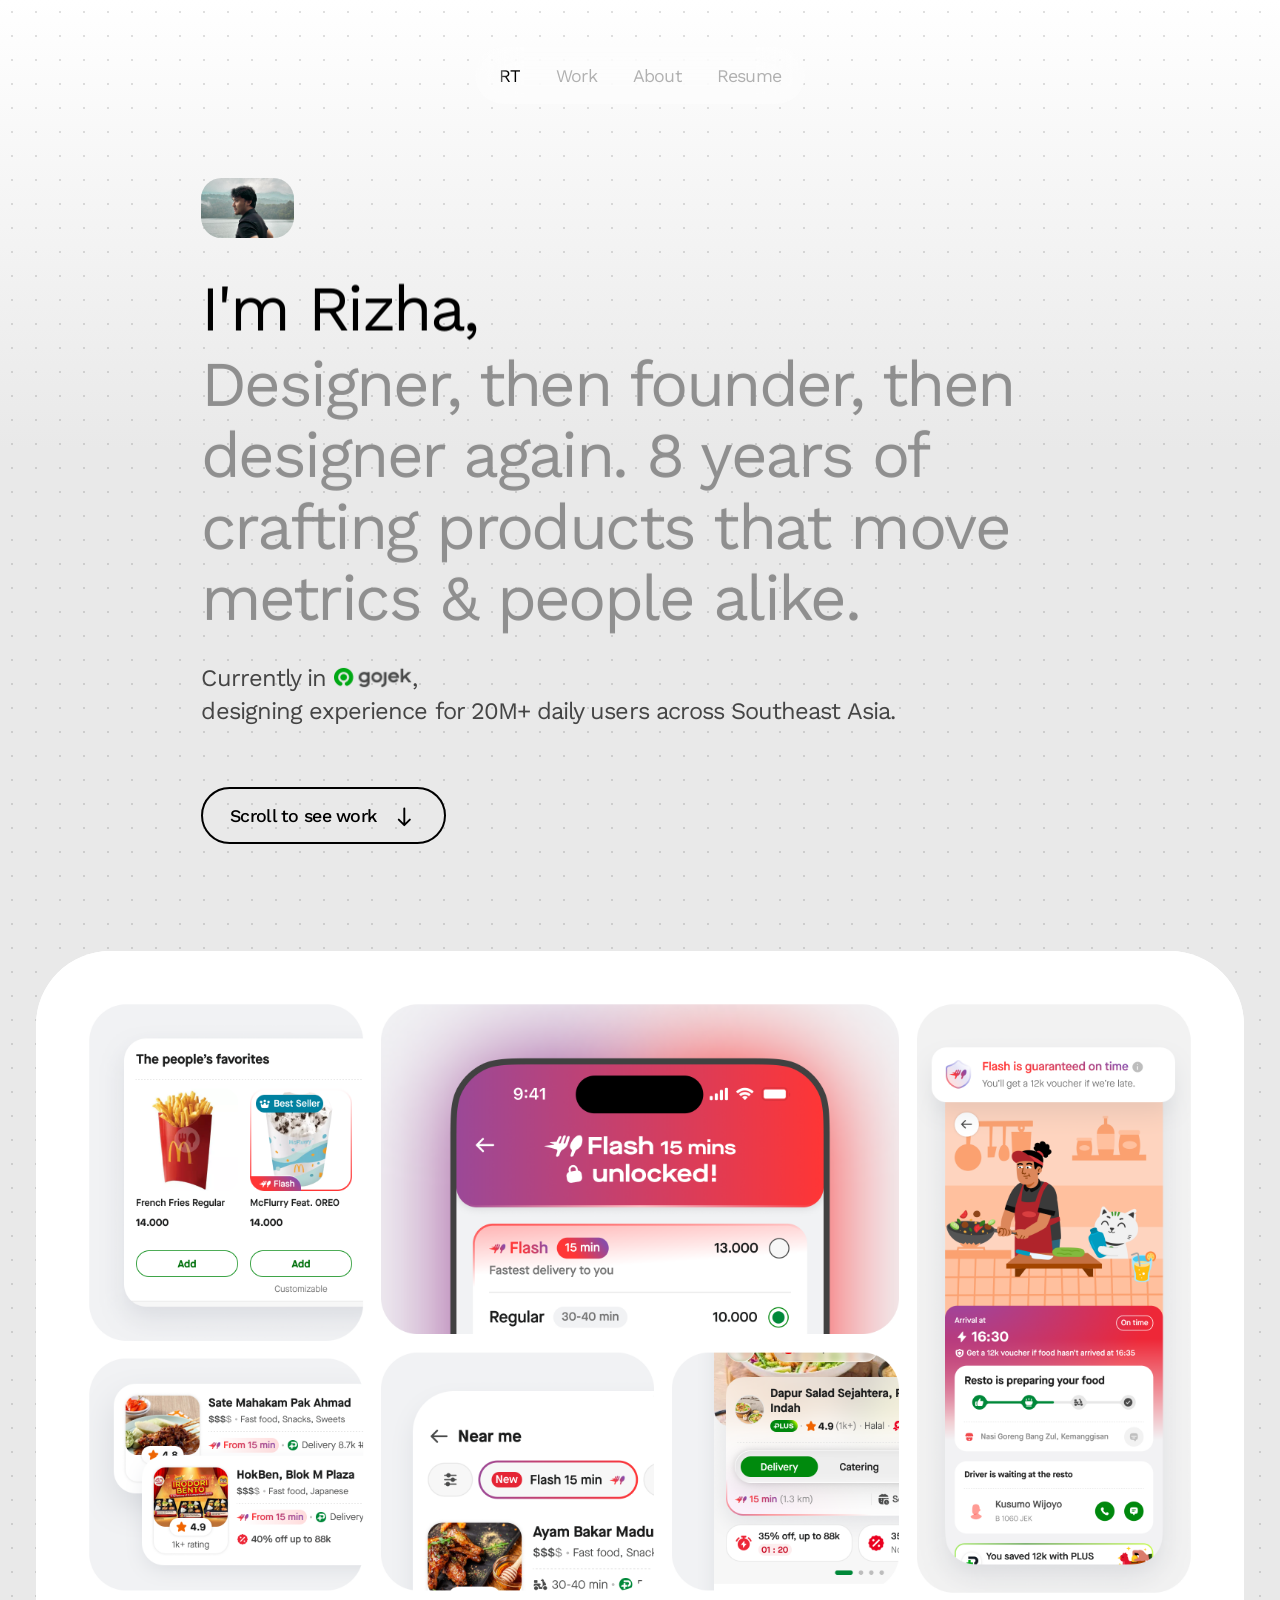
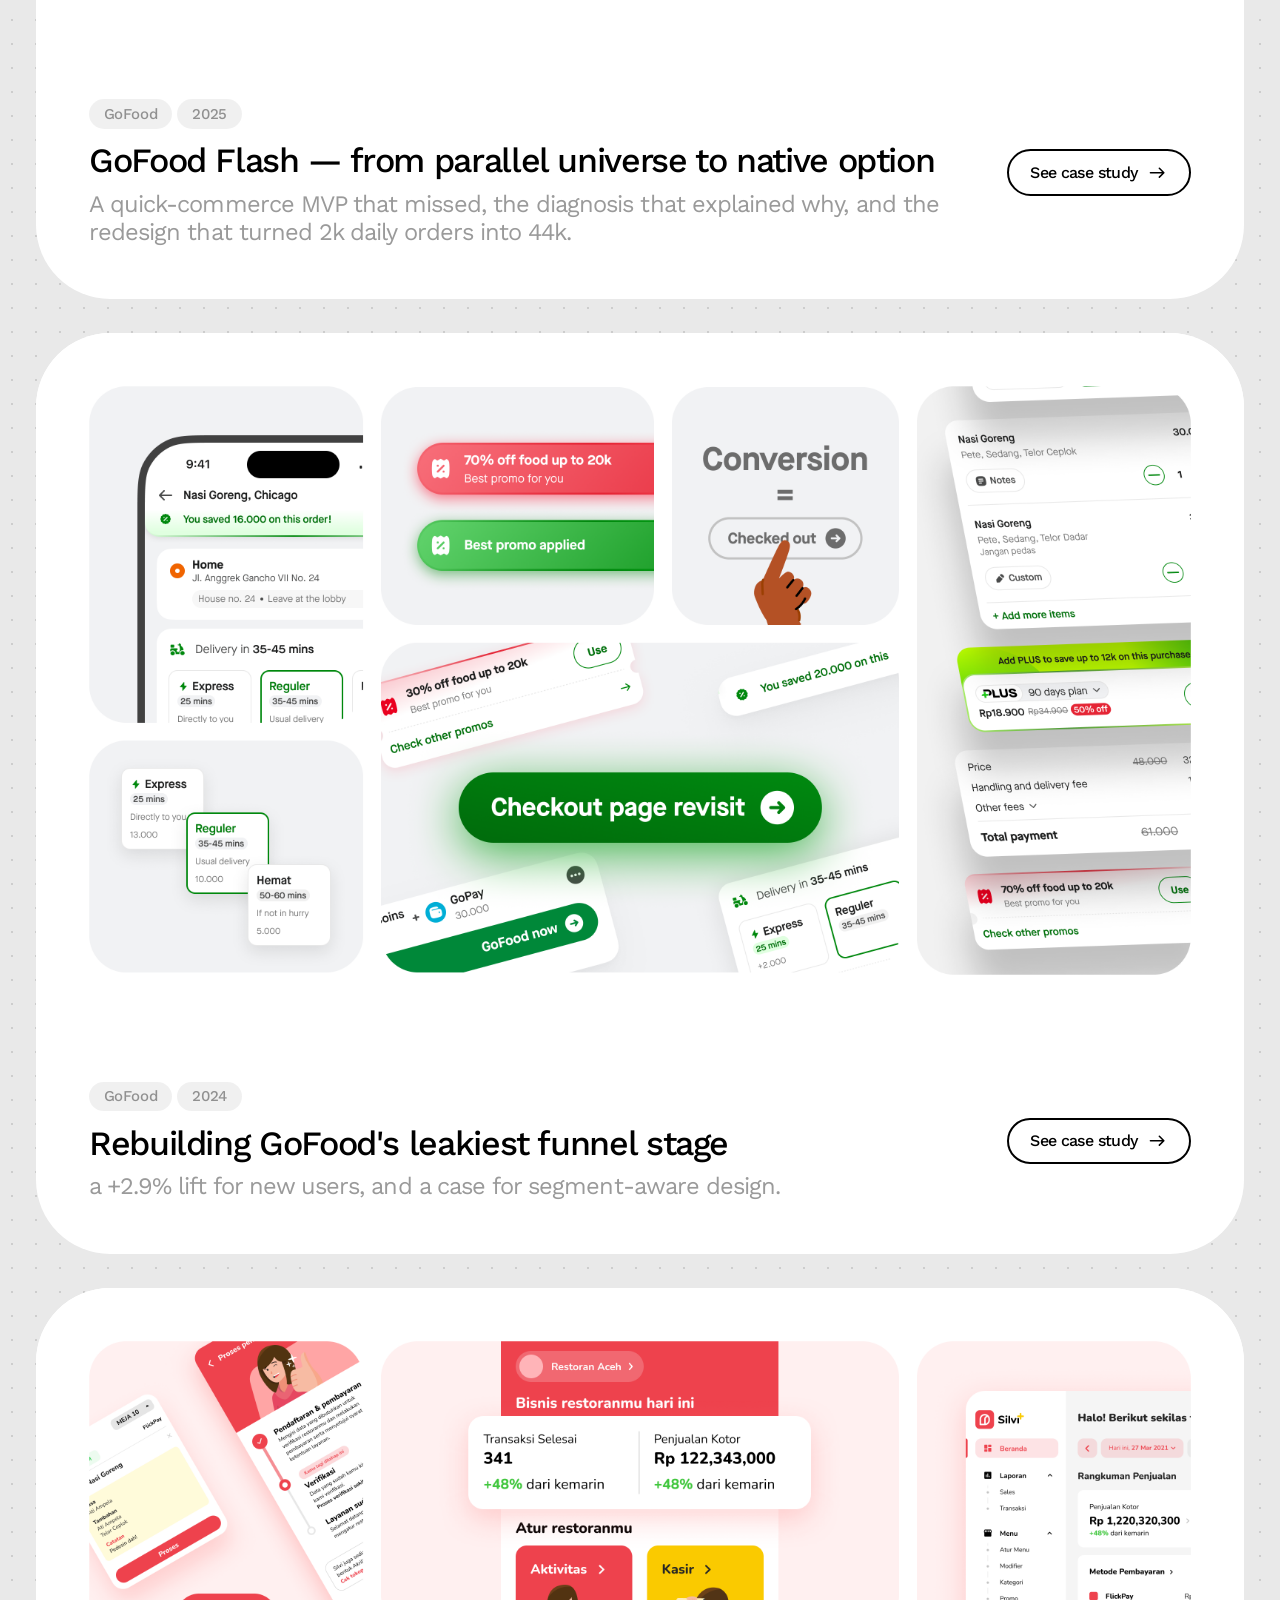
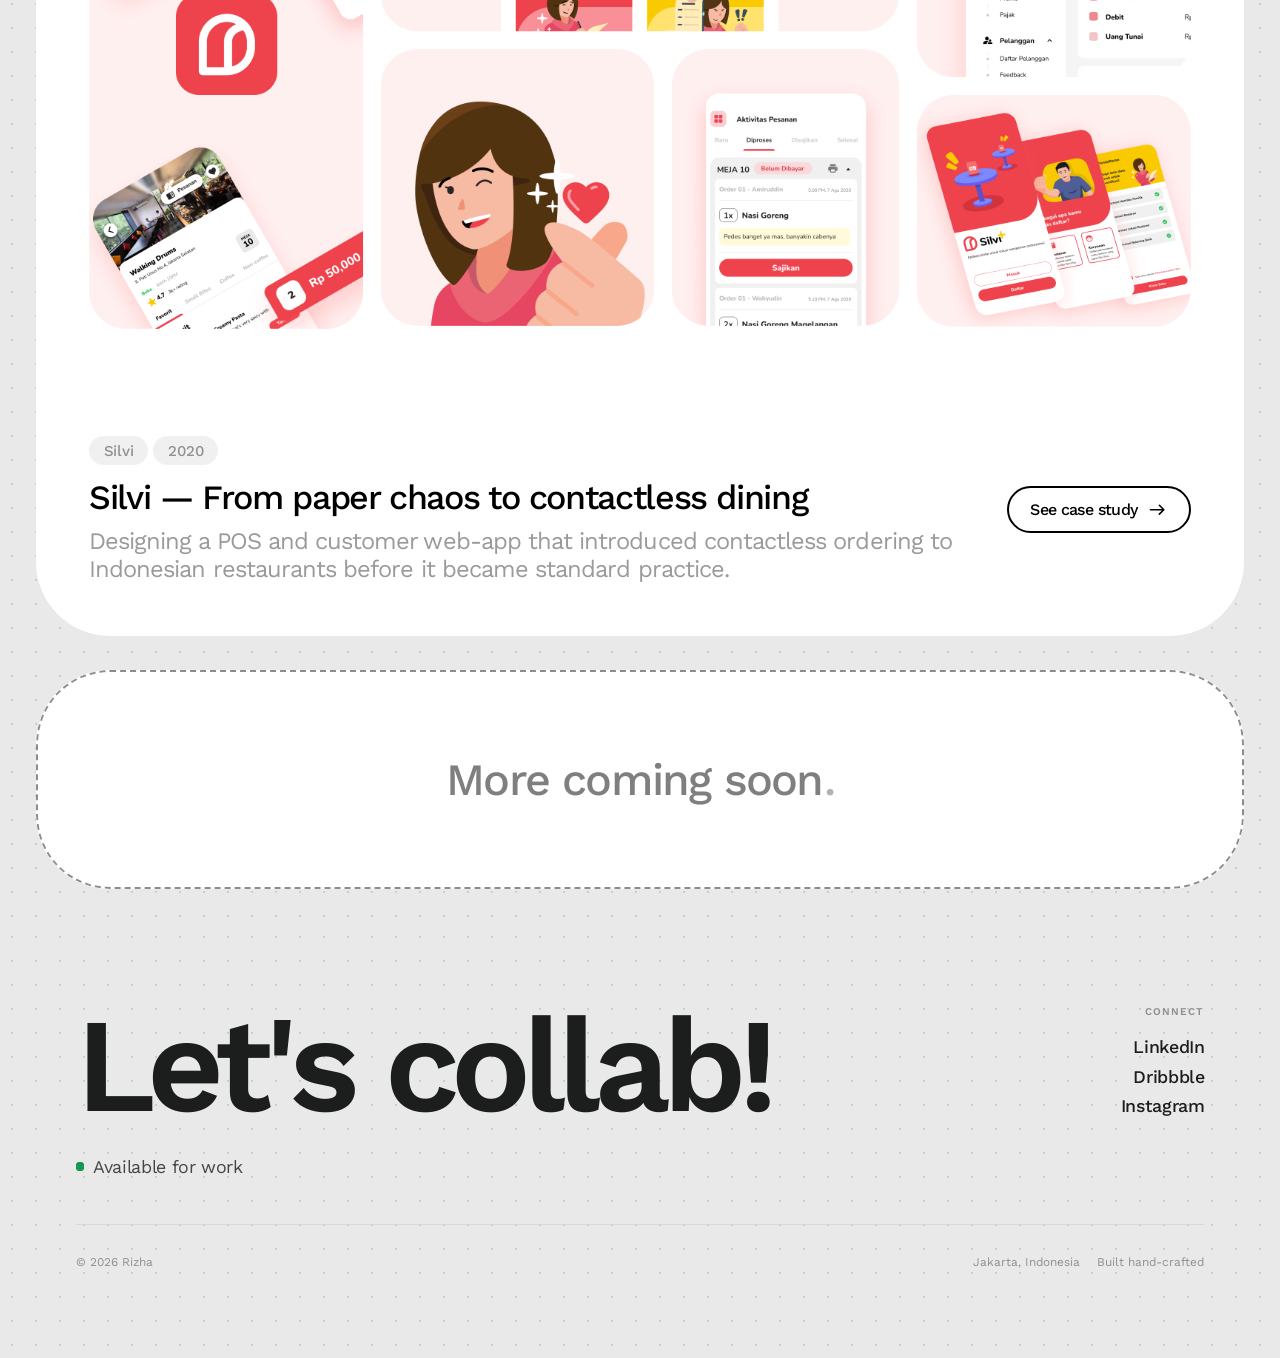
==== commit f37bd92a: "Scale down work card CTA button by 40% on desktop Co-Authored-By: Claude Sonnet 4.6 <noreply@anthrop" ====
--- a/index.html
+++ b/index.html
@@ -232,11 +232,11 @@
       isolation: isolate;
       display: inline-flex;
       align-items: center;
-      gap: clamp(8px, 1.16vw, 20px);
+      gap: clamp(6px, 0.7vw, 12px);
       border: 2px solid #000;
       border-radius: 170px;
-      padding: clamp(10px, 1.39vw, 24px) clamp(18px, 2.78vw, 48px);
-      font-size: clamp(14px, 2.08vw, 36px);
+      padding: clamp(8px, 0.83vw, 14px) clamp(14px, 1.67vw, 29px);
+      font-size: clamp(13px, 1.25vw, 22px);
       font-weight: 500;
       color: #000;
       letter-spacing: -0.04em;
@@ -262,8 +262,8 @@
       animation: arrowLoop 0.52s cubic-bezier(0.16, 1, 0.3, 1) forwards;
     }
     .work-card-cta .arrow {
-      width: clamp(18px, 2.78vw, 48px);
-      height: clamp(18px, 2.78vw, 48px);
+      width: clamp(14px, 1.67vw, 29px);
+      height: clamp(14px, 1.67vw, 29px);
       flex-shrink: 0;
     }
 
@@ -461,8 +461,10 @@
     }
 
     /* ── CURSOR ──────────────────────────────────────────── */
+    #cursor-glow, #cursor-figma { display: none; }
     @media (hover: hover) and (pointer: fine) {
       body, a, button { cursor: none; }
+      #cursor-glow, #cursor-figma { display: block; }
 
       #cursor-glow {
         position: fixed;
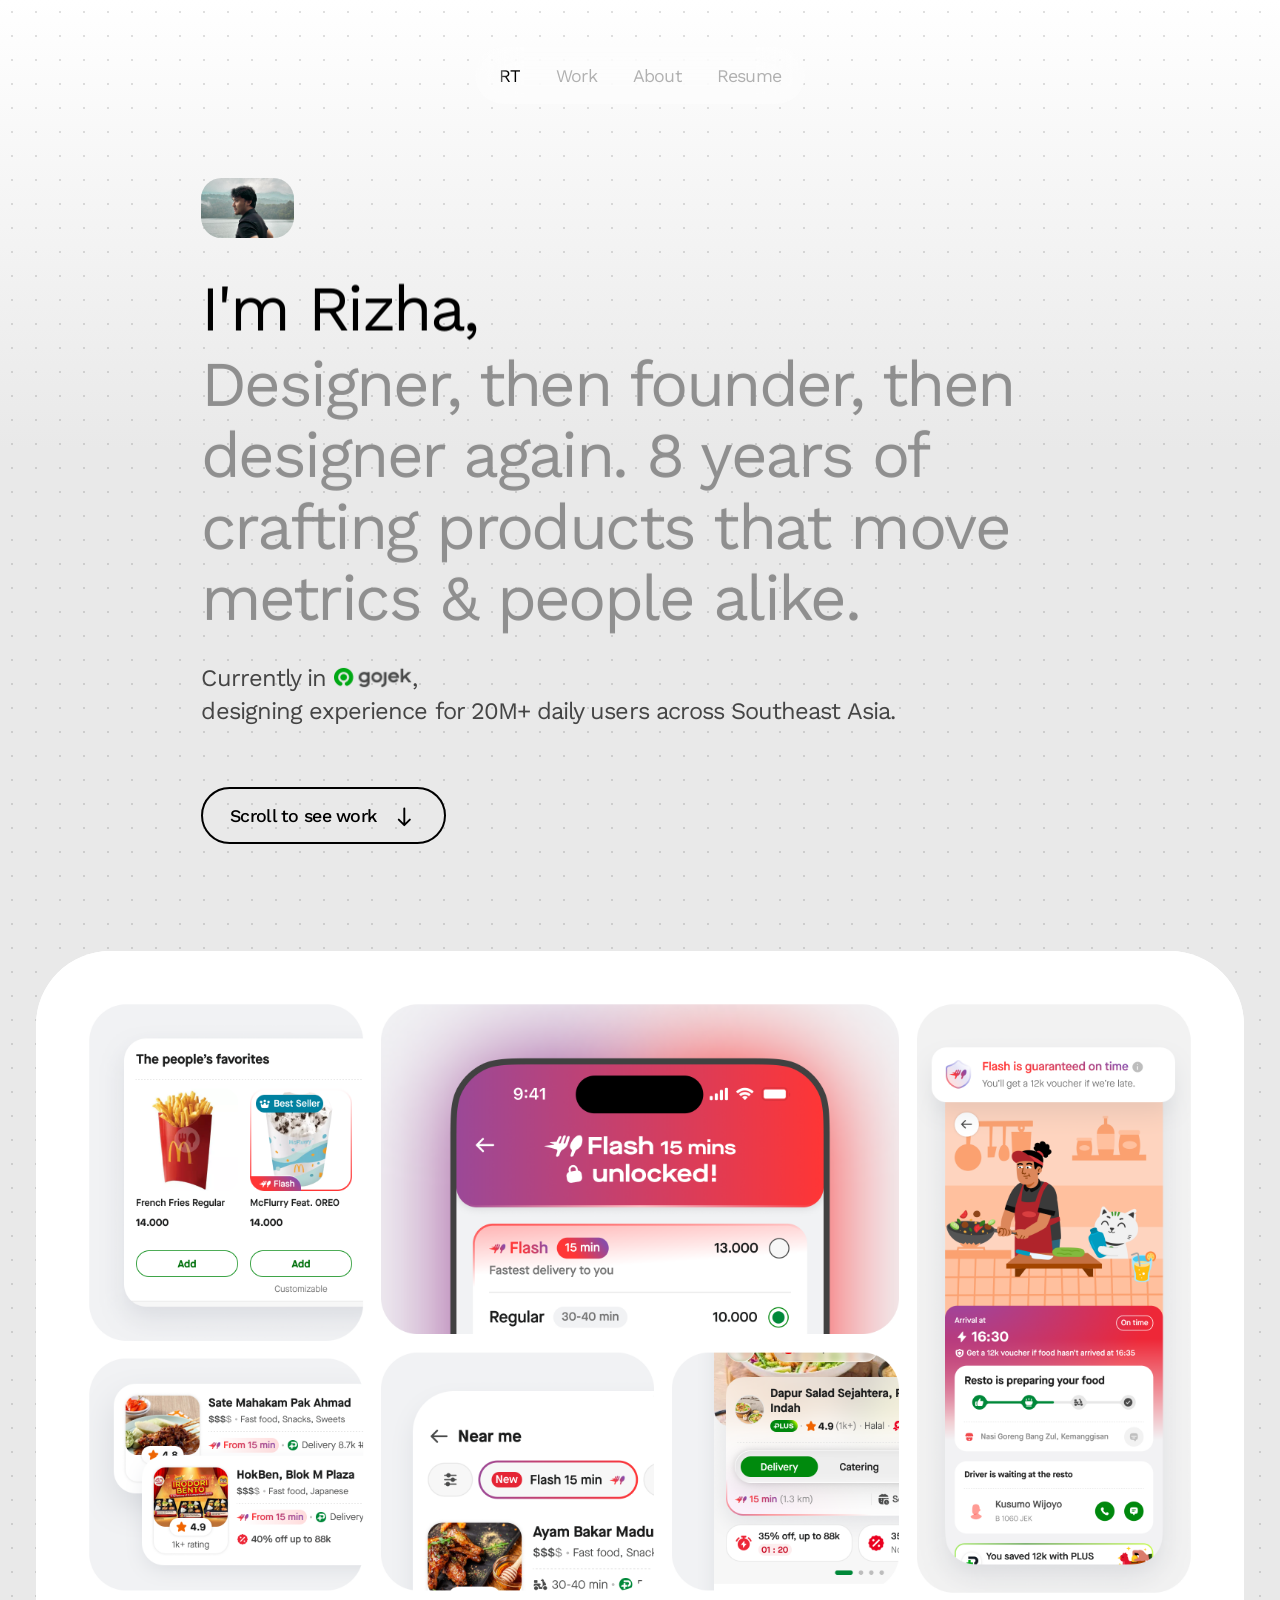
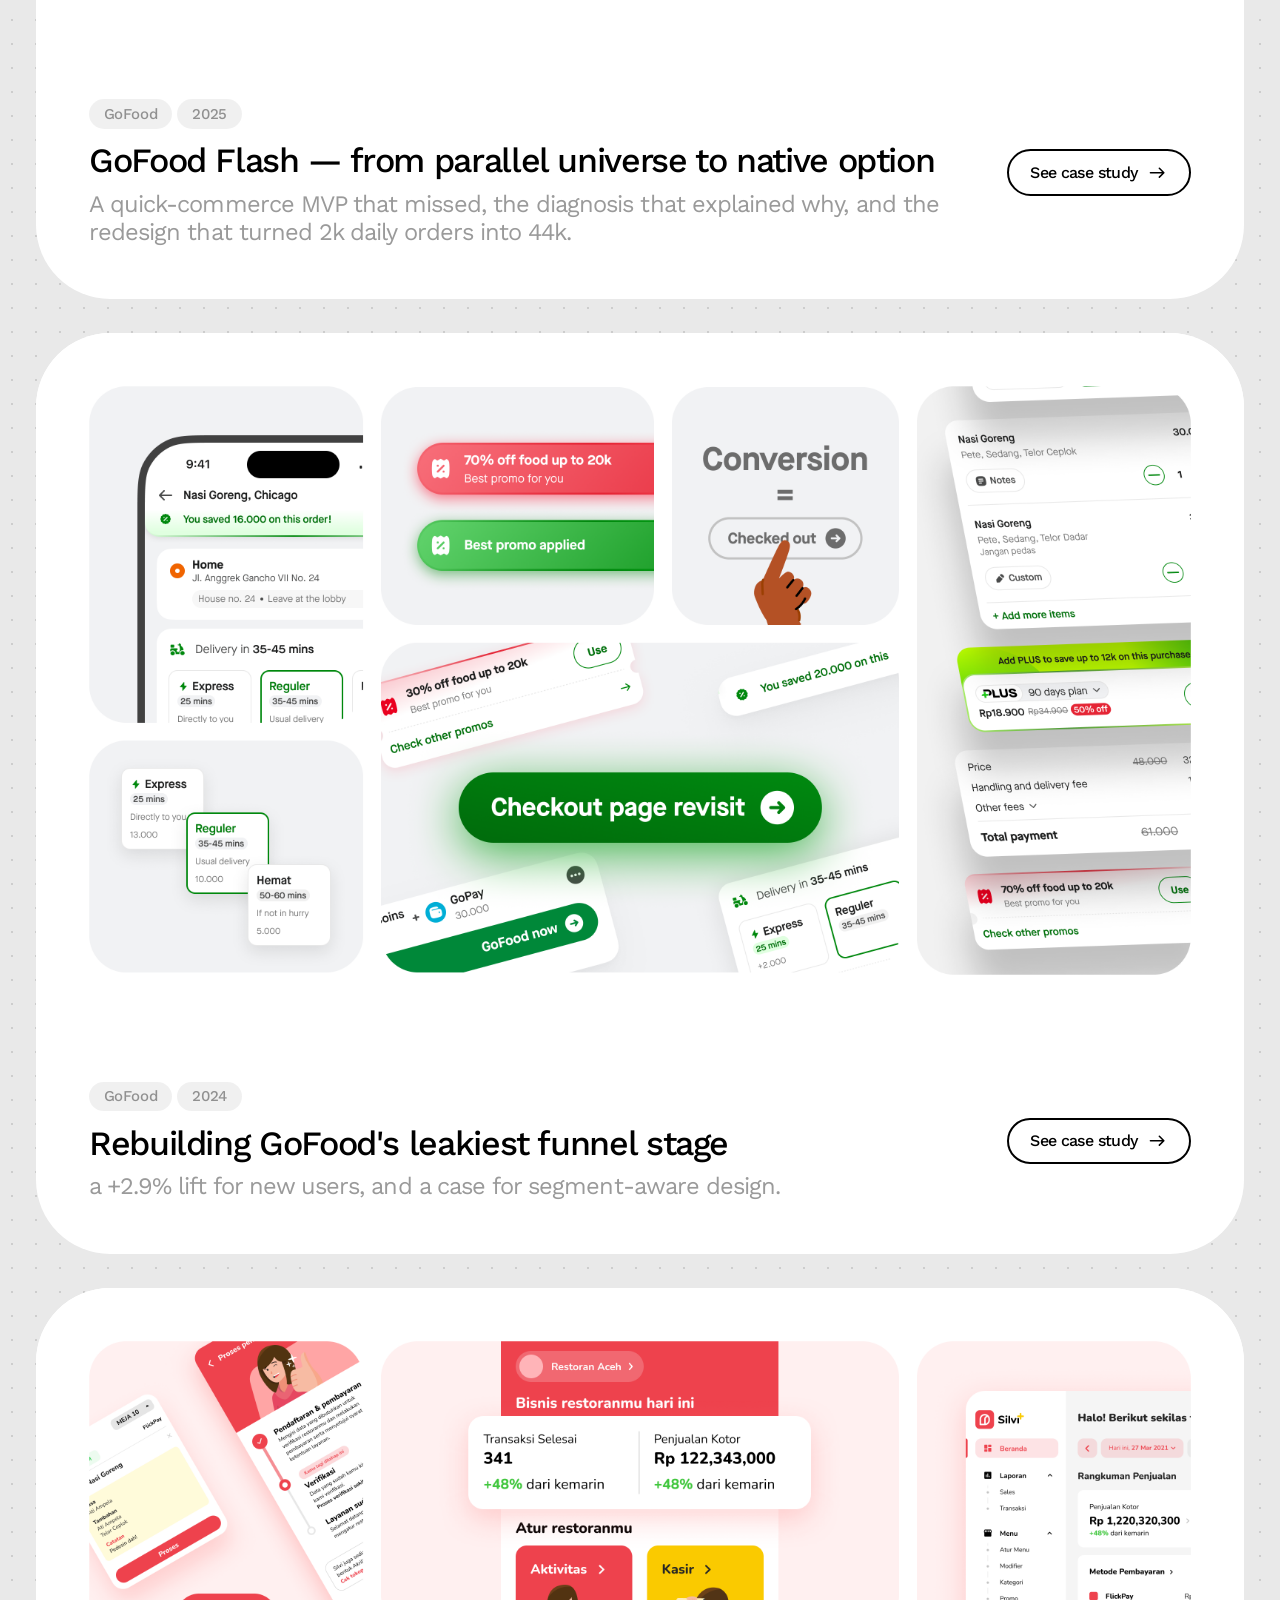
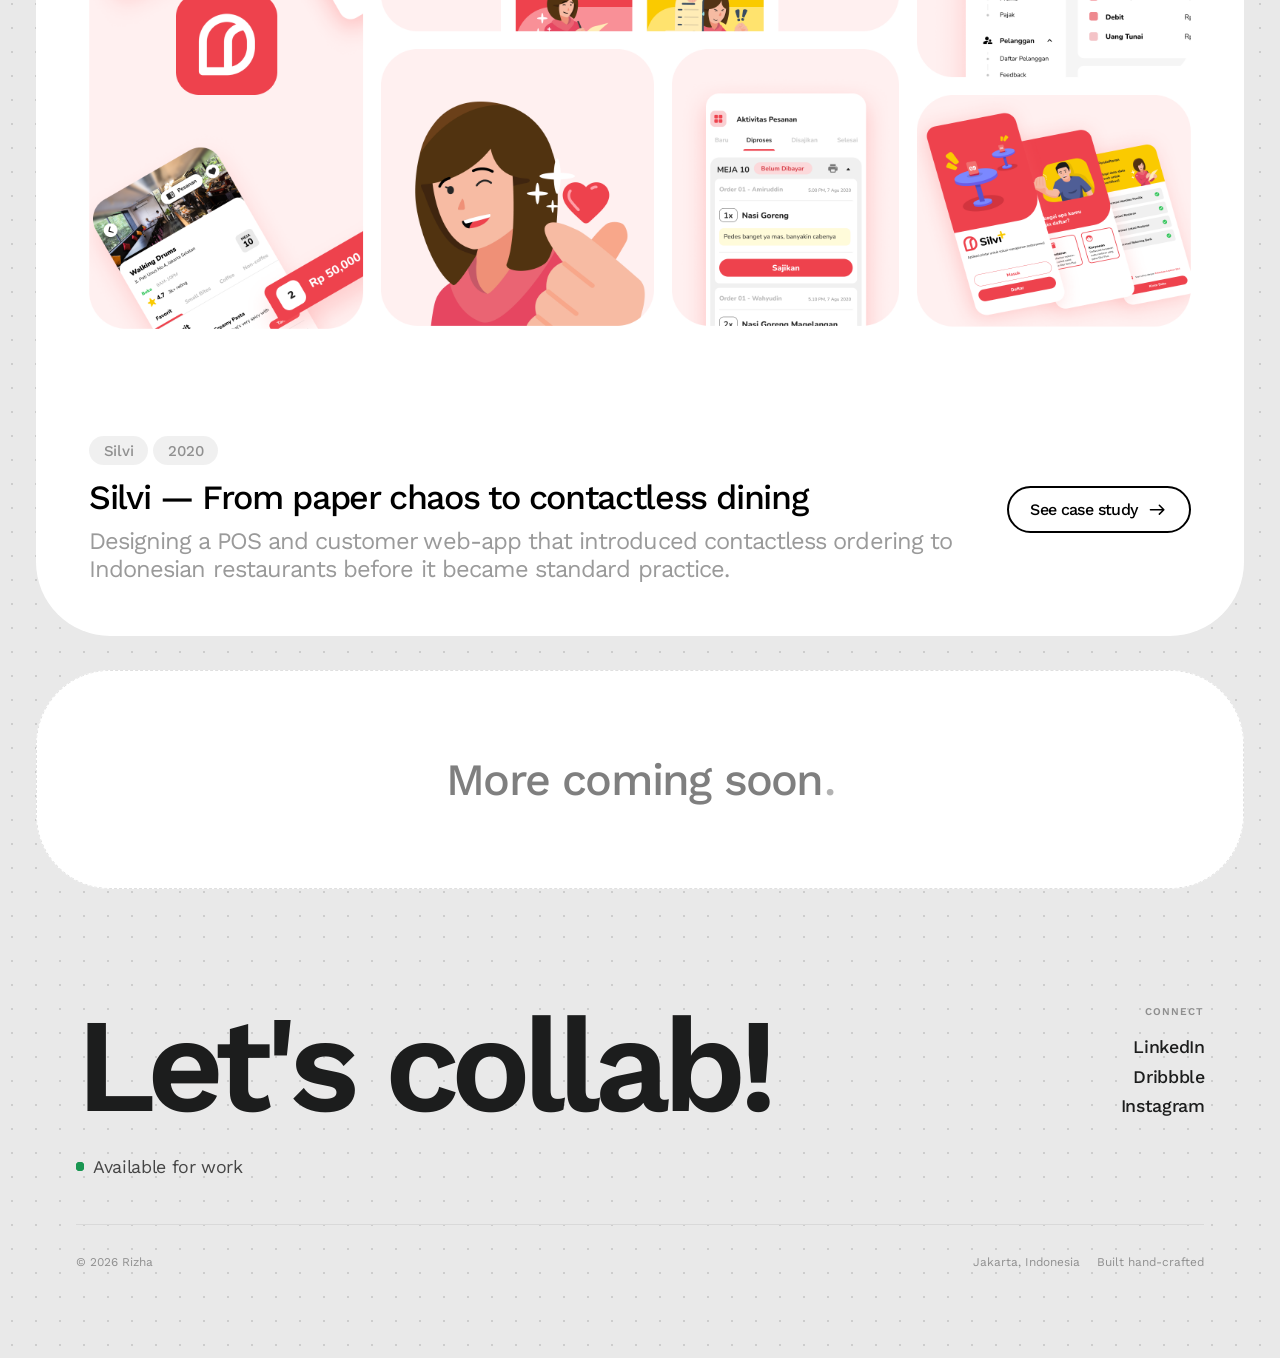
==== commit 39a63ad2: "Tone down dashed border on More coming soon card Co-Authored-By: Claude Sonnet 4.6 <noreply@anthropi" ====
--- a/index.html
+++ b/index.html
@@ -284,7 +284,7 @@
       position: absolute;
       inset: 0;
       border-radius: inherit;
-      border: 2.5px dashed rgba(0,0,0,0.45);
+      border: 1.5px dashed rgba(0,0,0,0.12);
       animation: soonBorderPulse 3.5s ease-in-out infinite;
       pointer-events: none;
     }
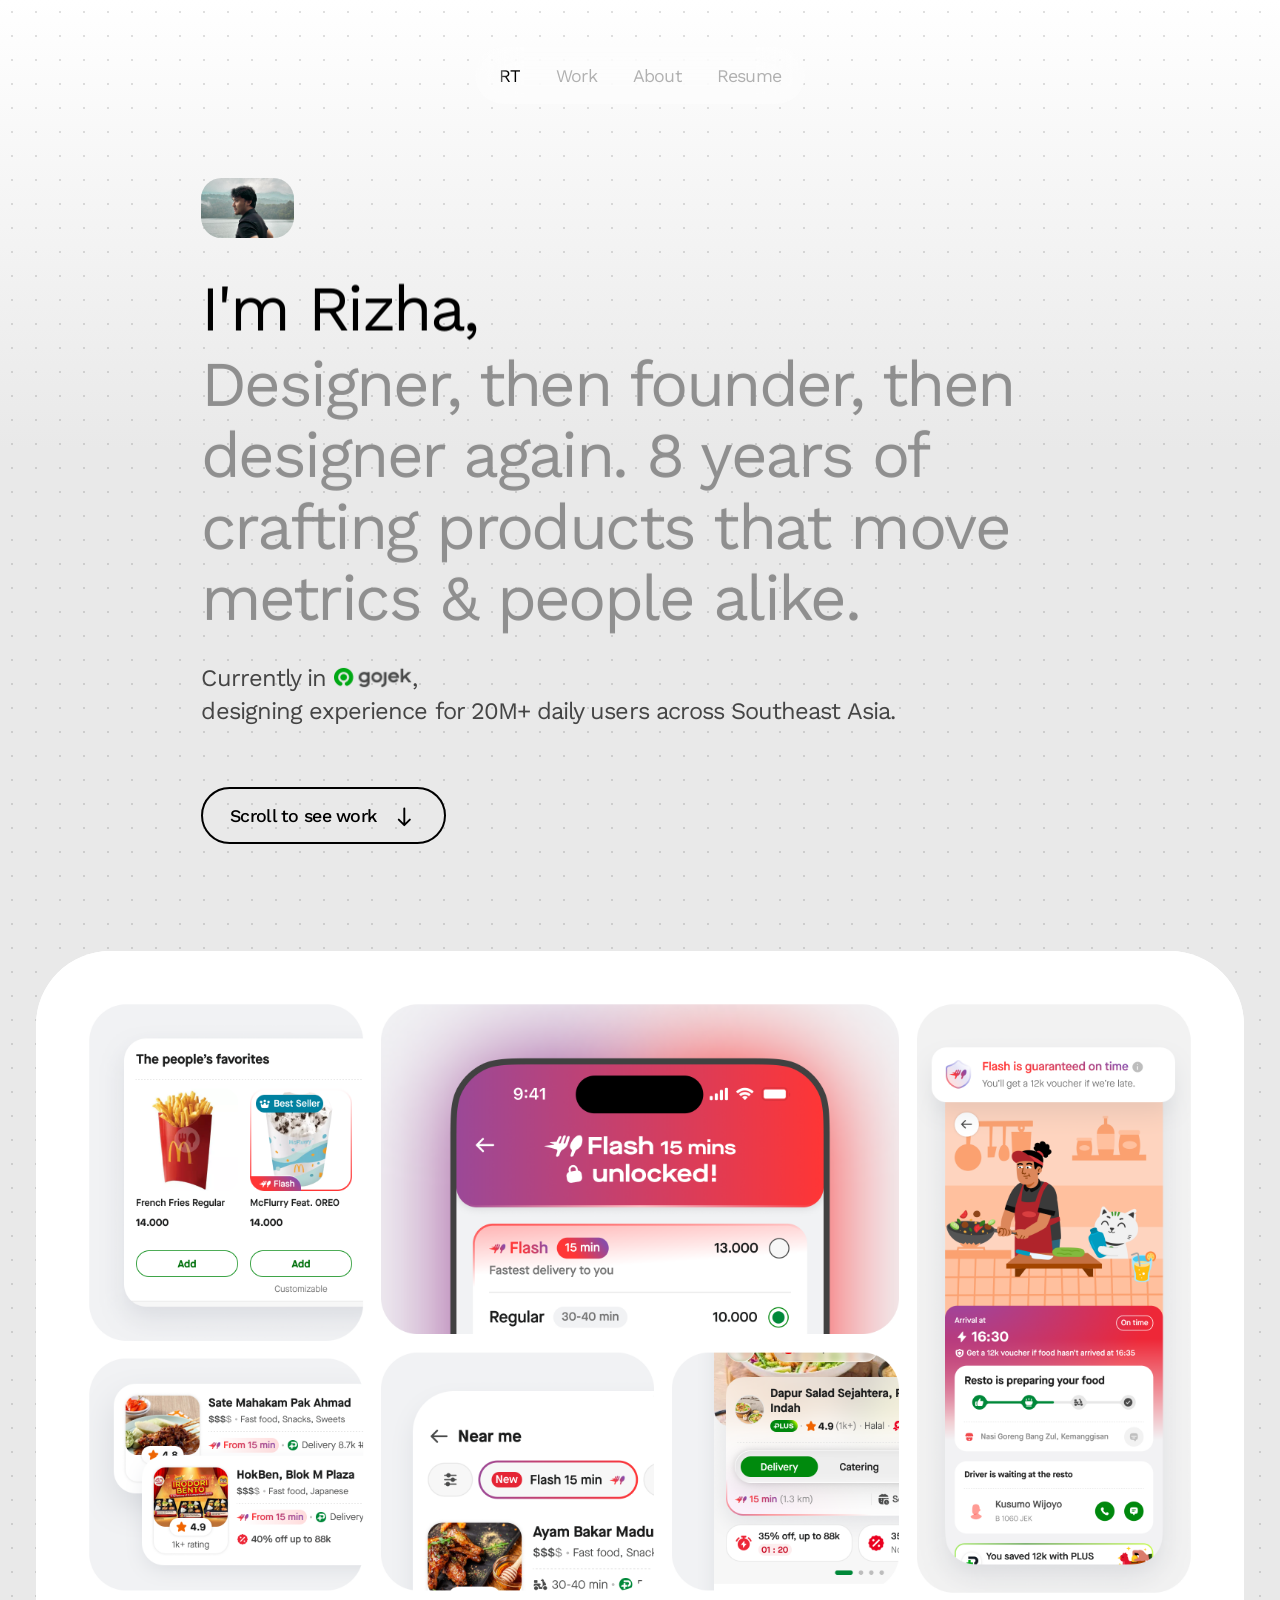
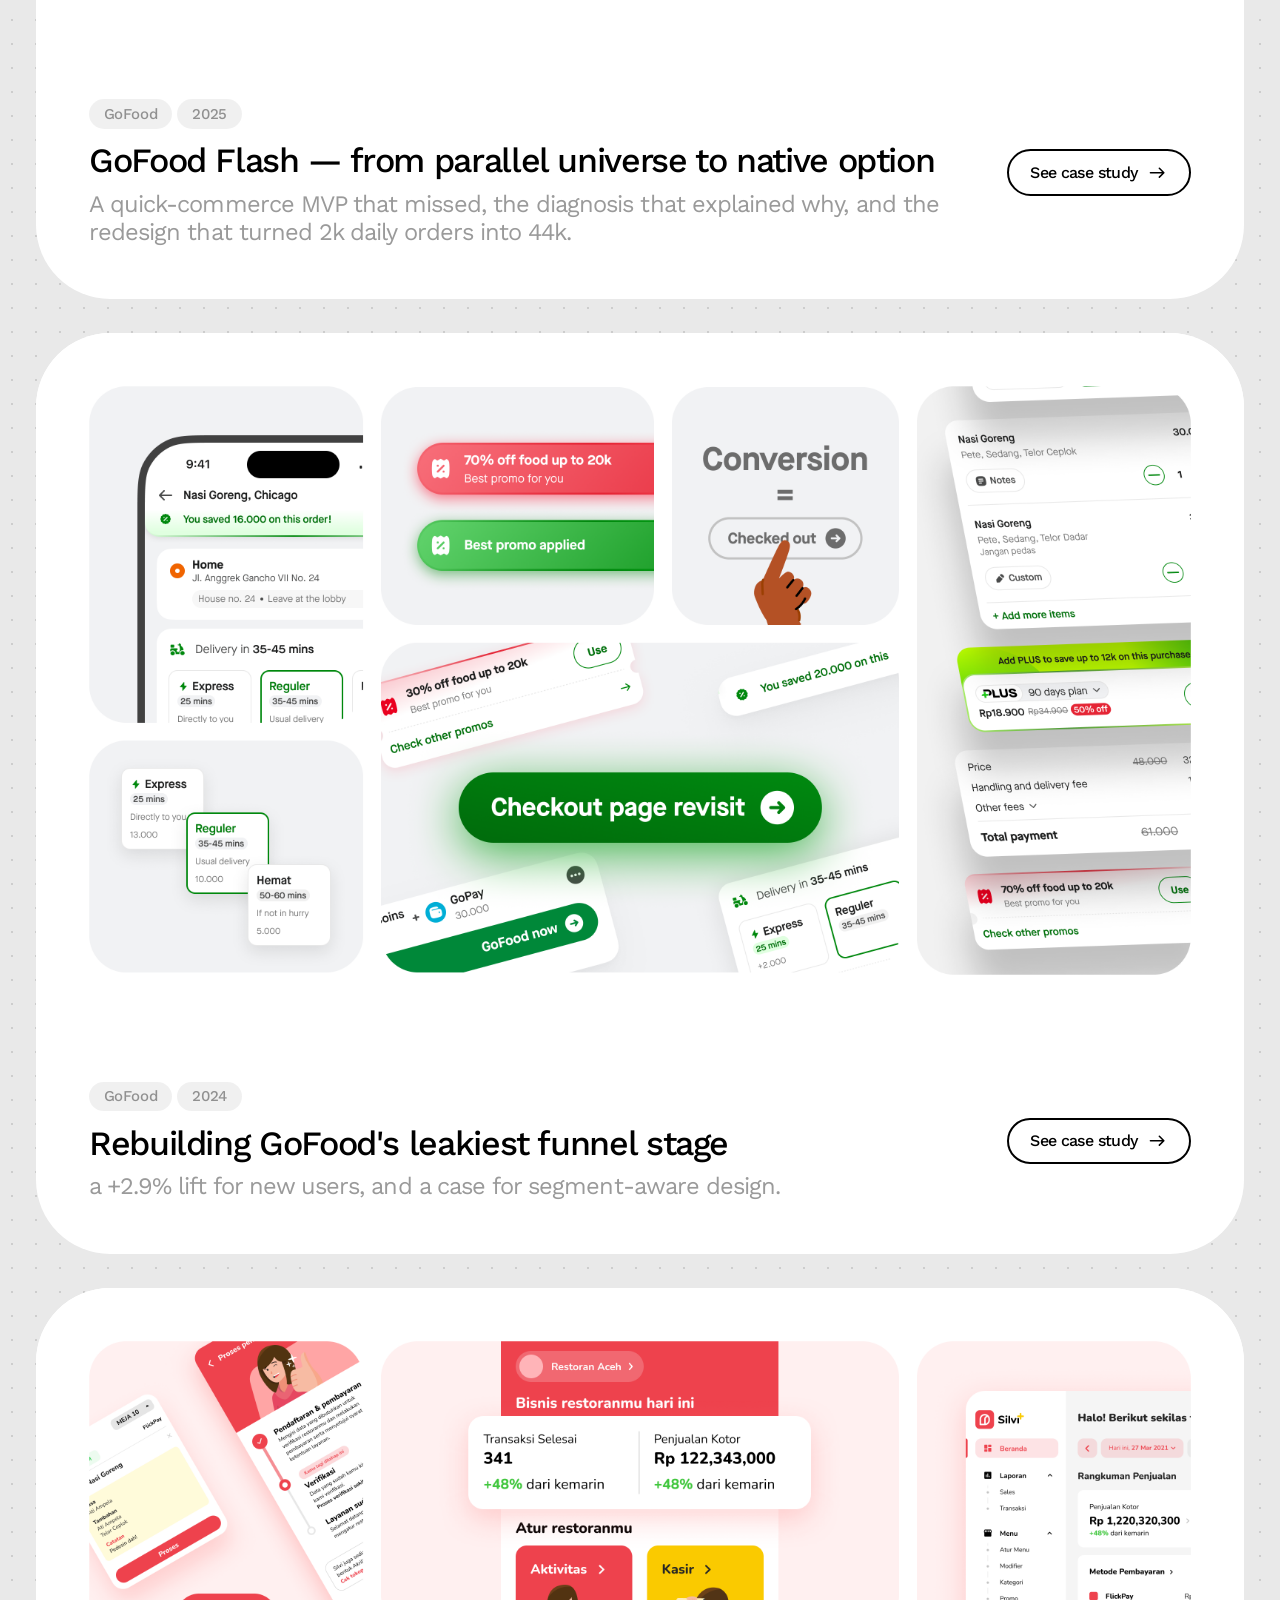
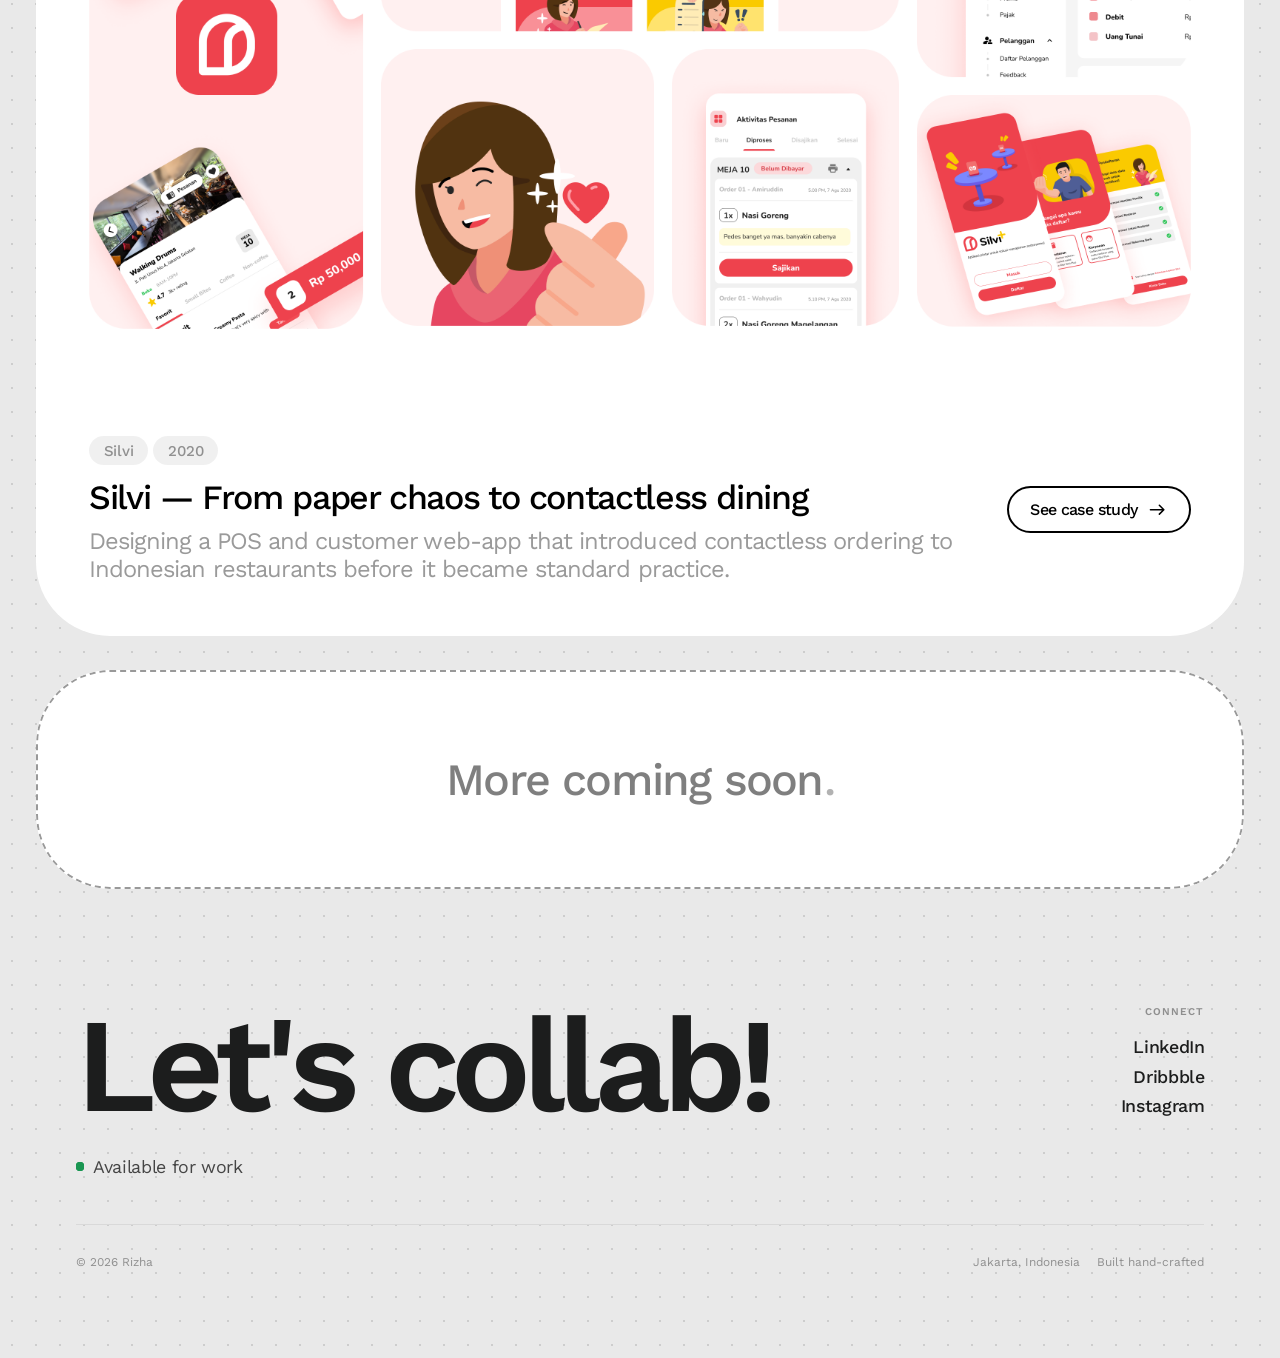
==== commit ffe3ed11: "Restore dashed border weight, lower opacity to 40% Co-Authored-By: Claude Sonnet 4.6 <noreply@anthro" ====
--- a/index.html
+++ b/index.html
@@ -284,7 +284,7 @@
       position: absolute;
       inset: 0;
       border-radius: inherit;
-      border: 1.5px dashed rgba(0,0,0,0.12);
+      border: 2.5px dashed rgba(0,0,0,0.4);
       animation: soonBorderPulse 3.5s ease-in-out infinite;
       pointer-events: none;
     }
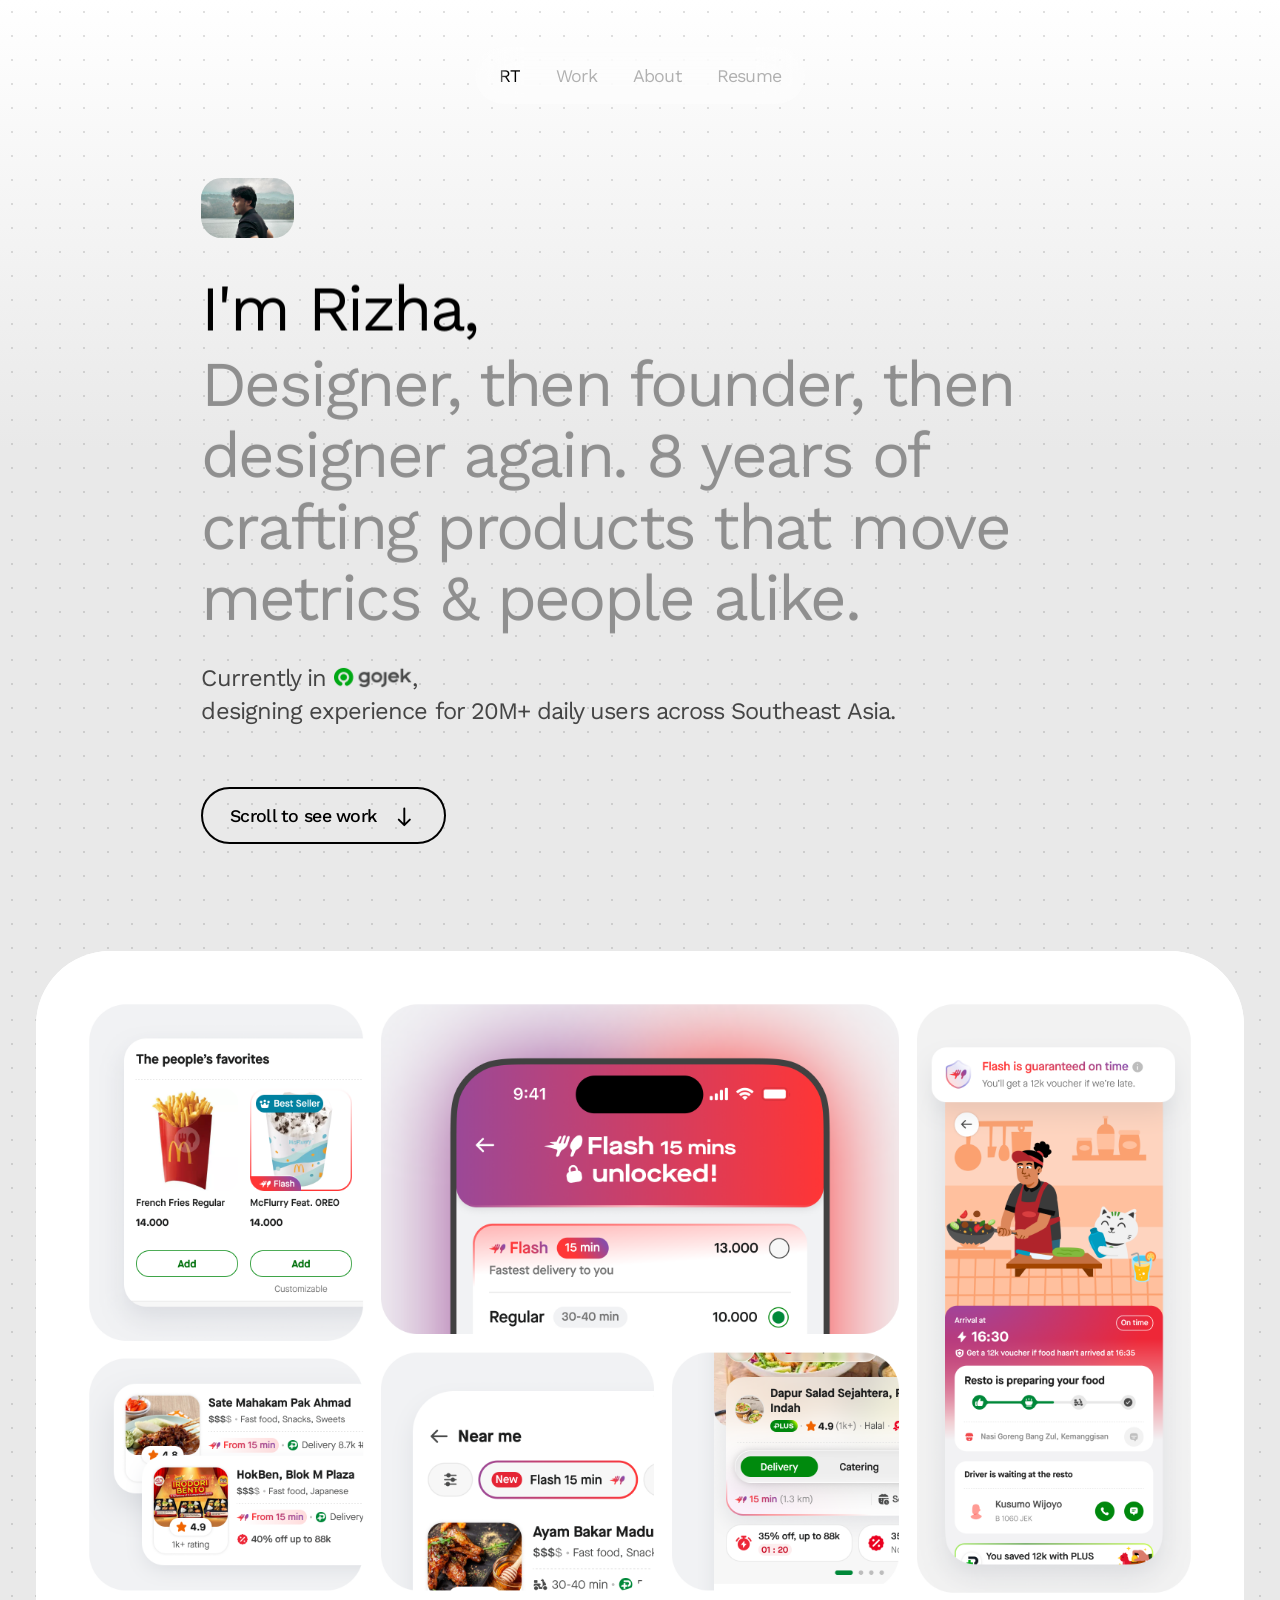
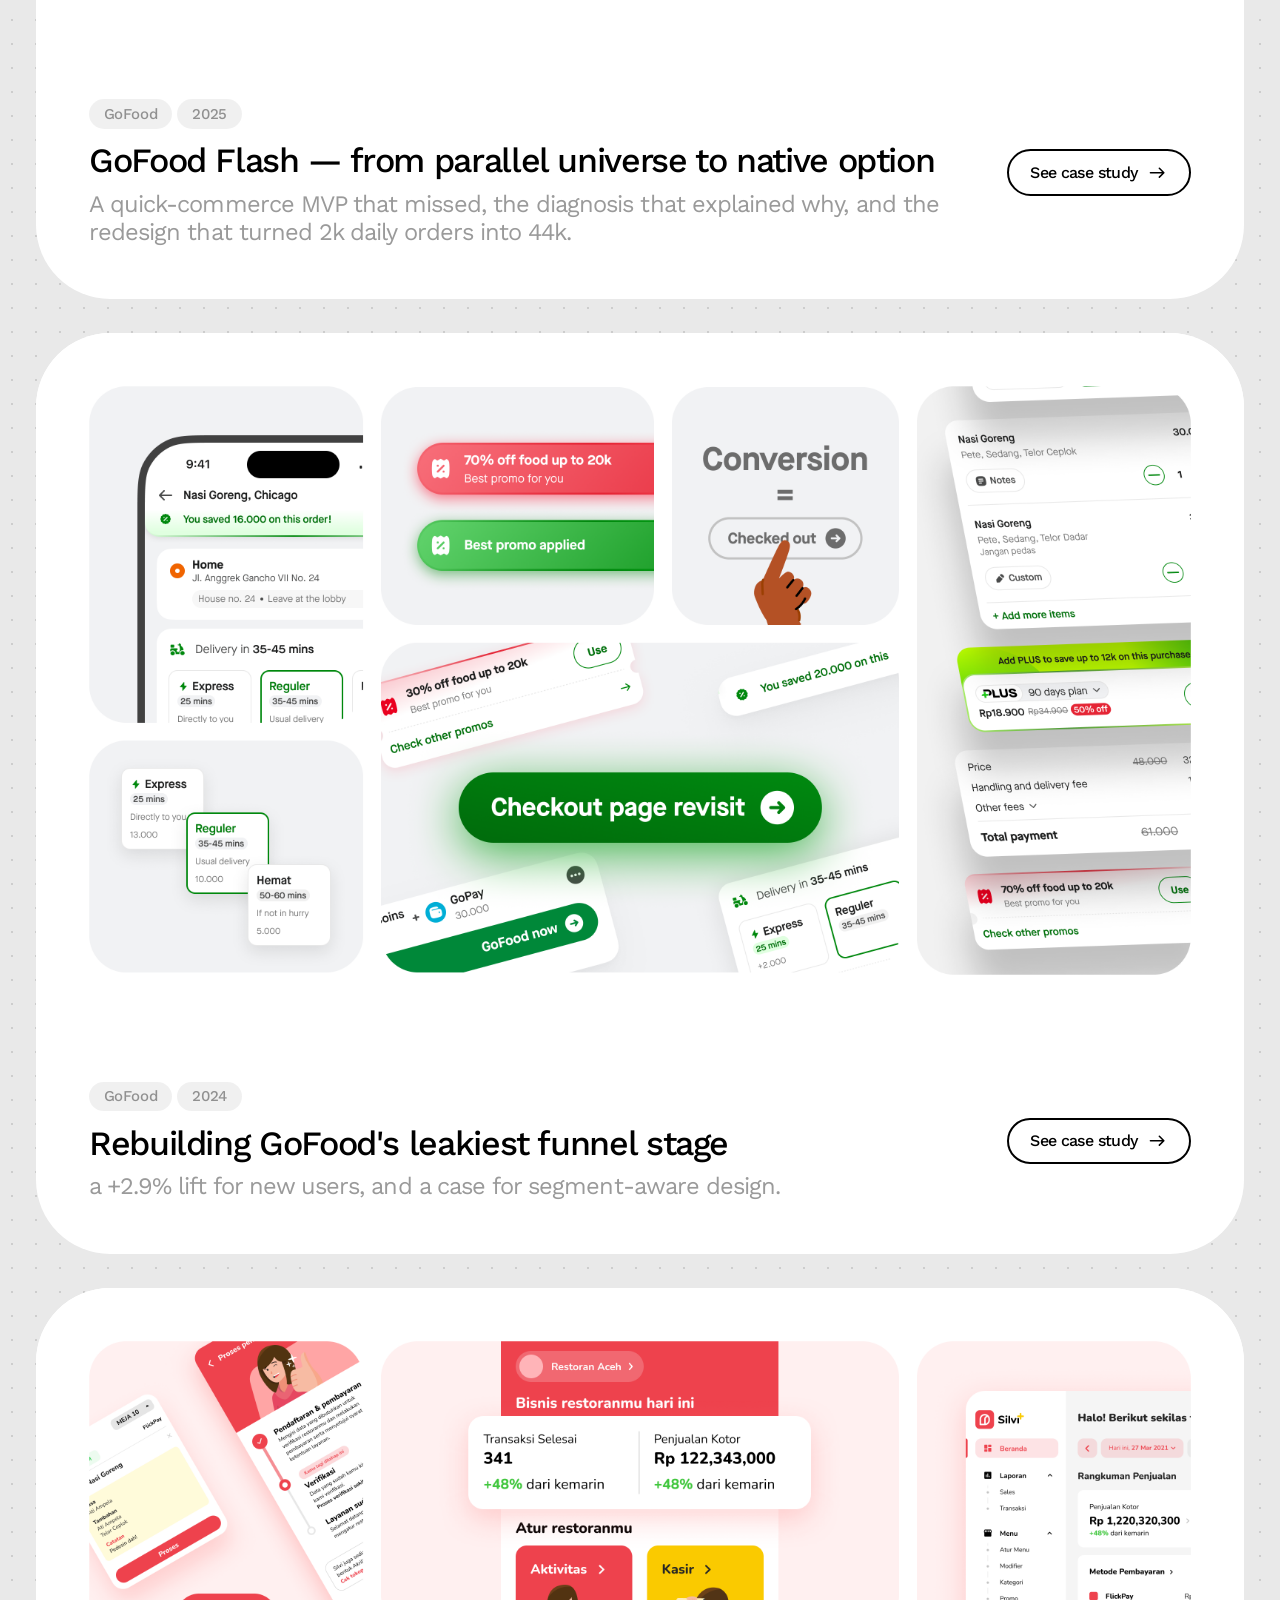
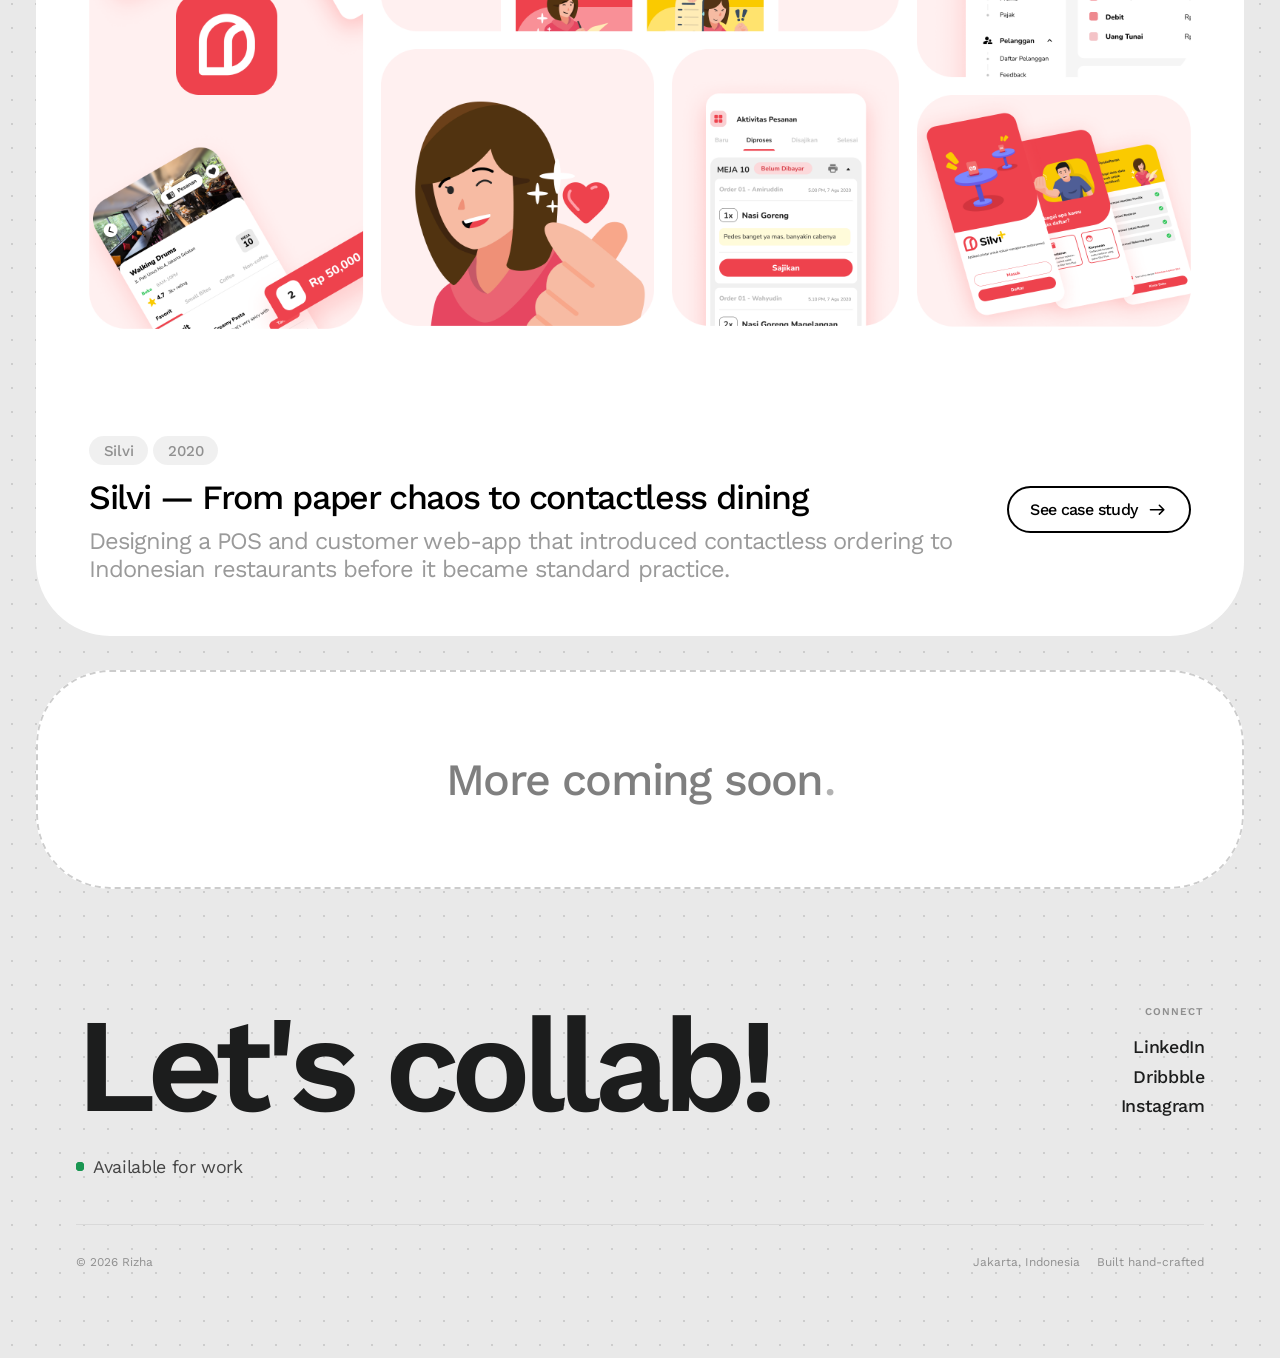
==== commit c605e565: "Lower dashed border opacity to 20% Co-Authored-By: Claude Sonnet 4.6 <noreply@anthropic.com>" ====
--- a/index.html
+++ b/index.html
@@ -284,7 +284,7 @@
       position: absolute;
       inset: 0;
       border-radius: inherit;
-      border: 2.5px dashed rgba(0,0,0,0.4);
+      border: 2.5px dashed rgba(0,0,0,0.2);
       animation: soonBorderPulse 3.5s ease-in-out infinite;
       pointer-events: none;
     }
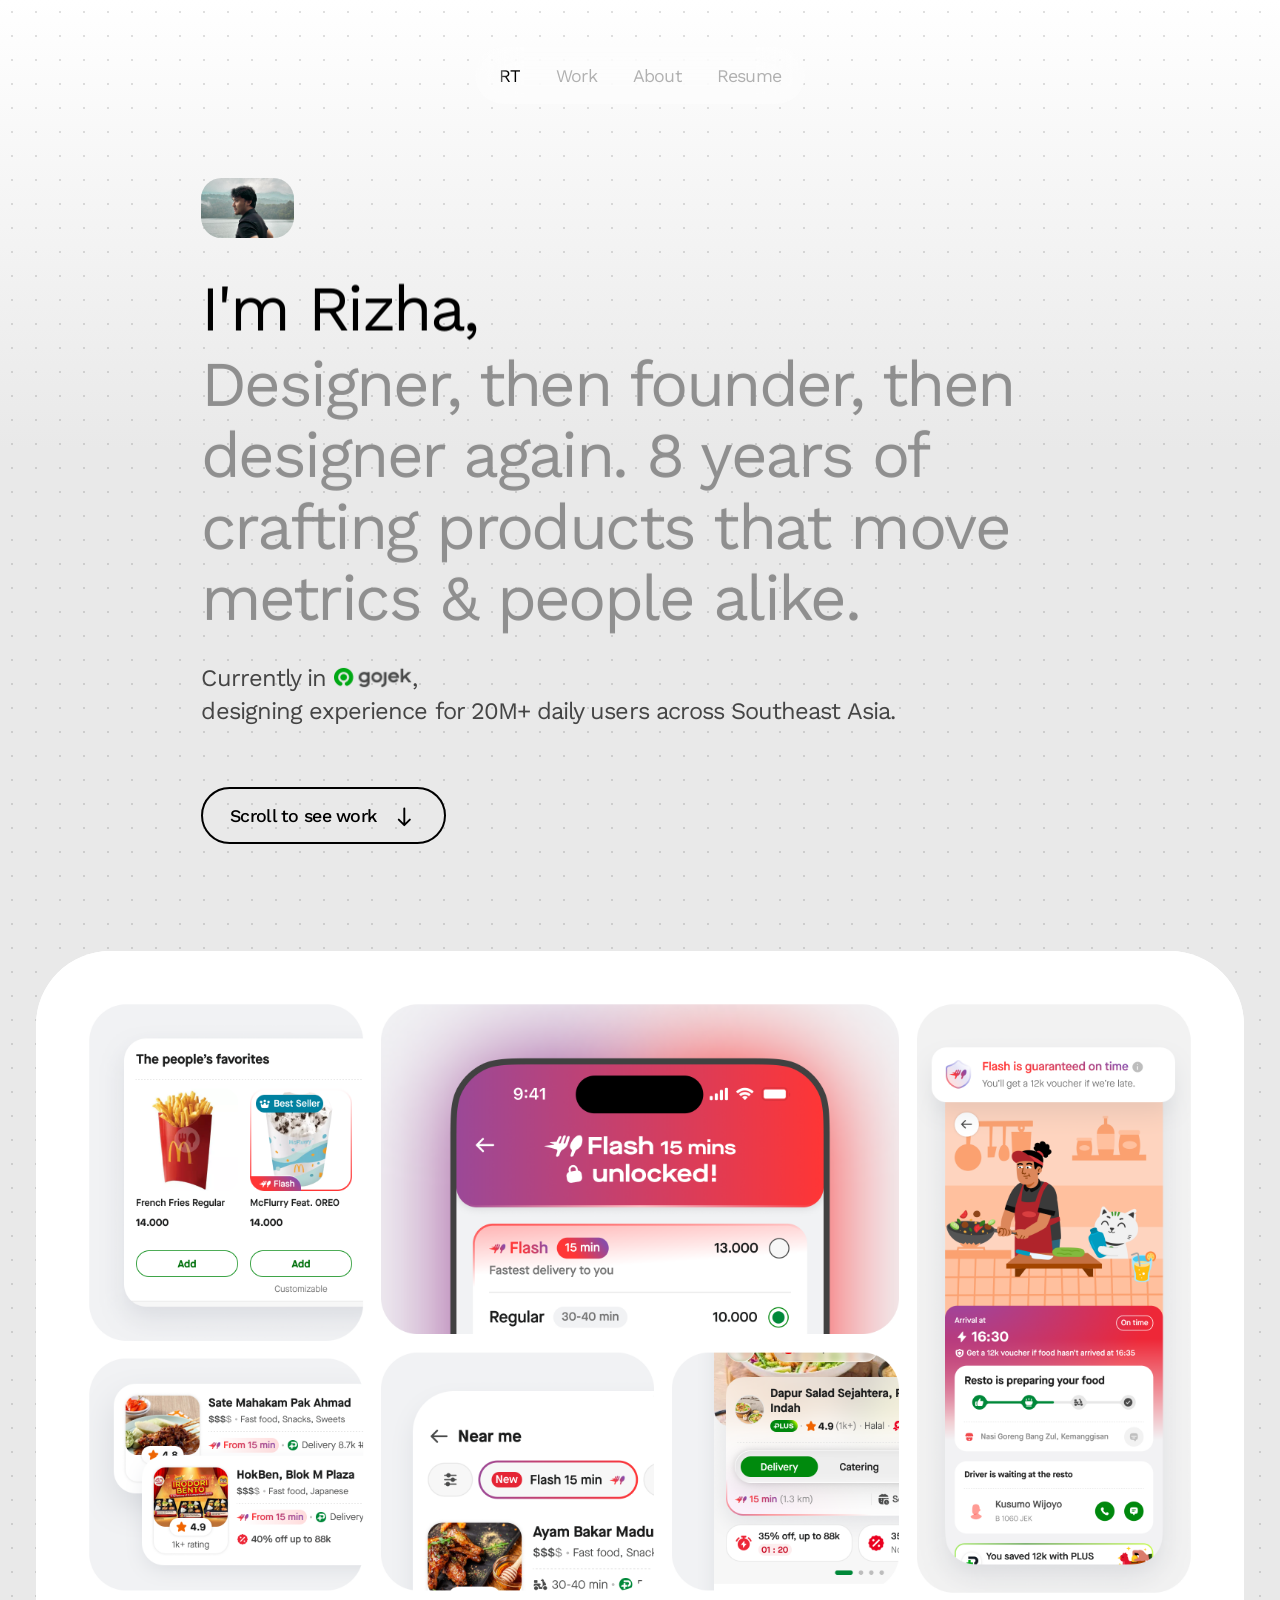
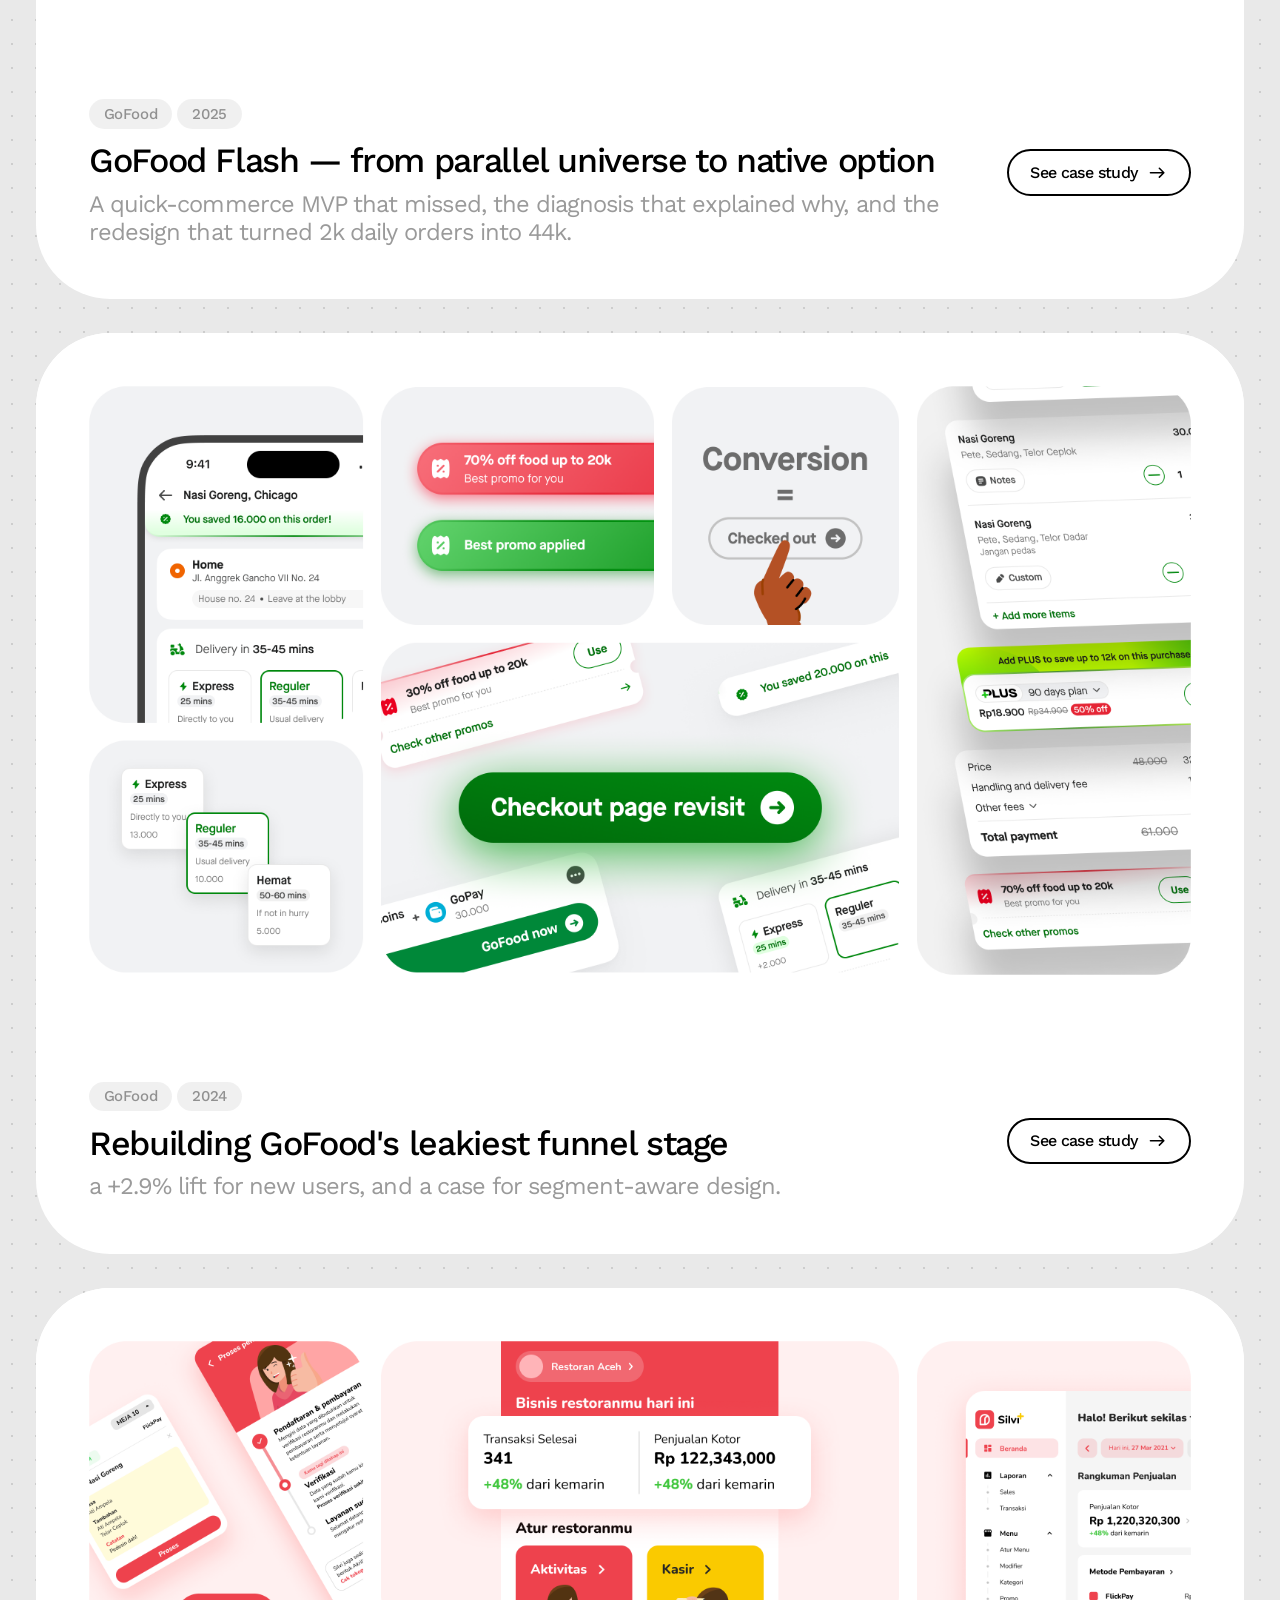
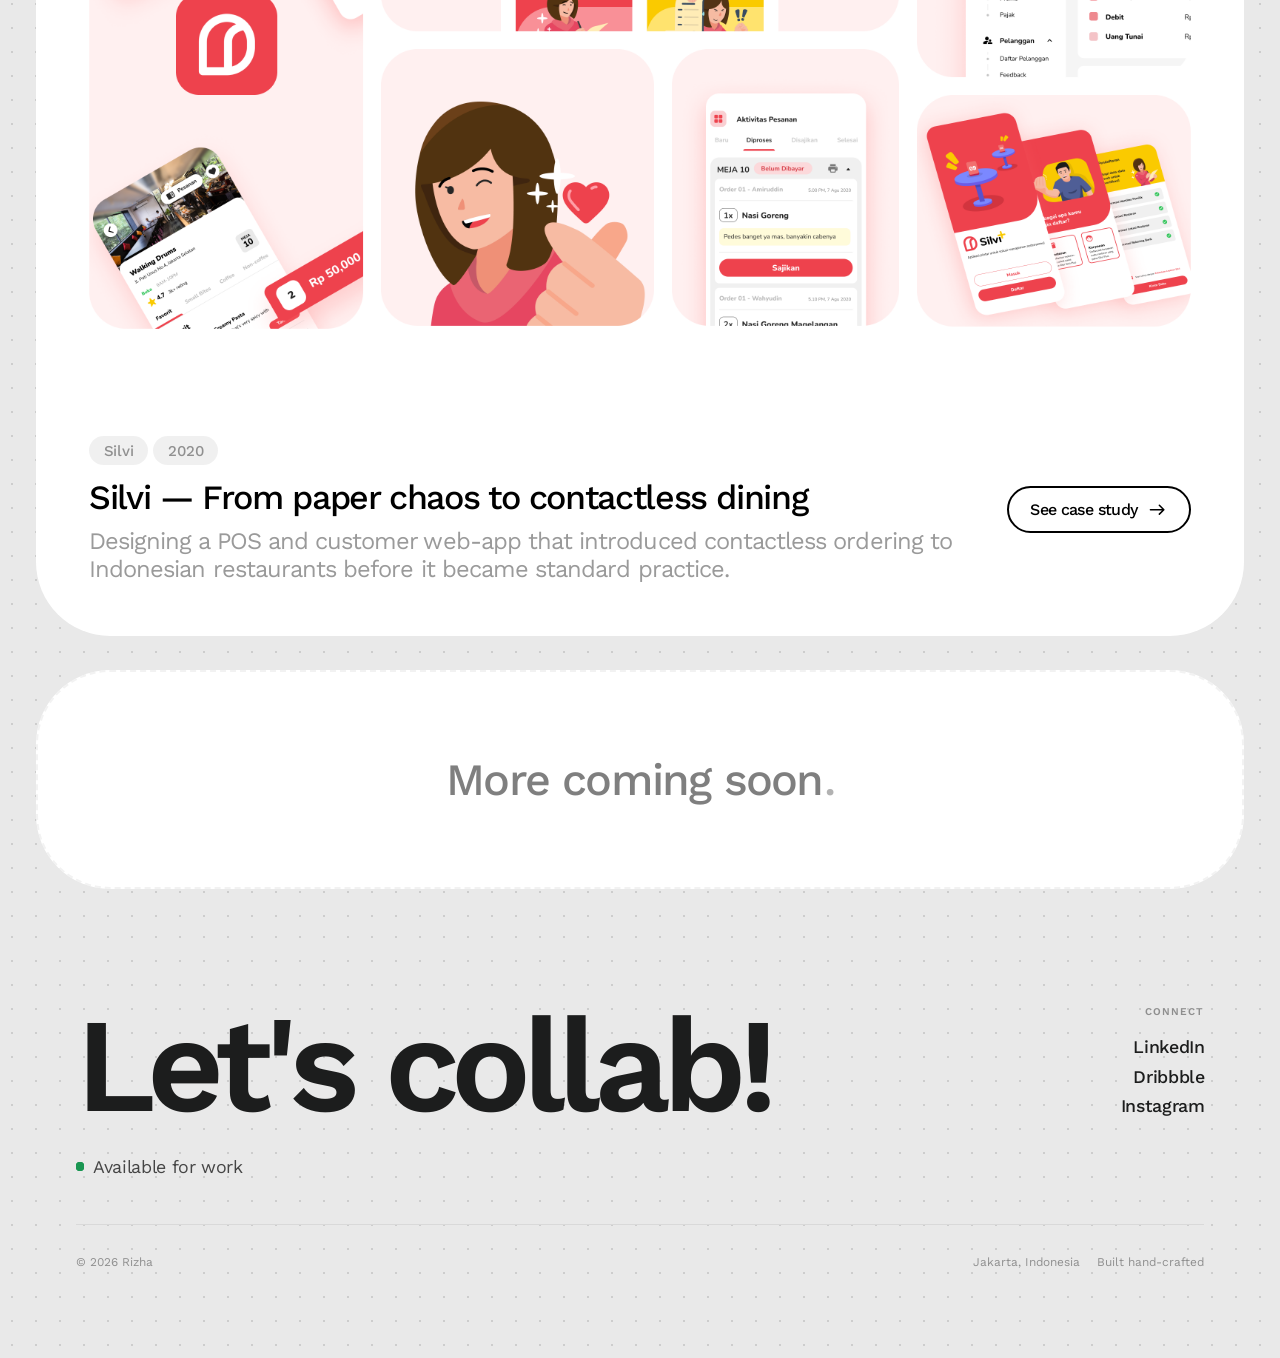
==== commit 550ce67f: "Lower dashed border opacity to 5% Co-Authored-By: Claude Sonnet 4.6 <noreply@anthropic.com>" ====
--- a/index.html
+++ b/index.html
@@ -284,7 +284,7 @@
       position: absolute;
       inset: 0;
       border-radius: inherit;
-      border: 2.5px dashed rgba(0,0,0,0.2);
+      border: 2.5px dashed rgba(0,0,0,0.05);
       animation: soonBorderPulse 3.5s ease-in-out infinite;
       pointer-events: none;
     }
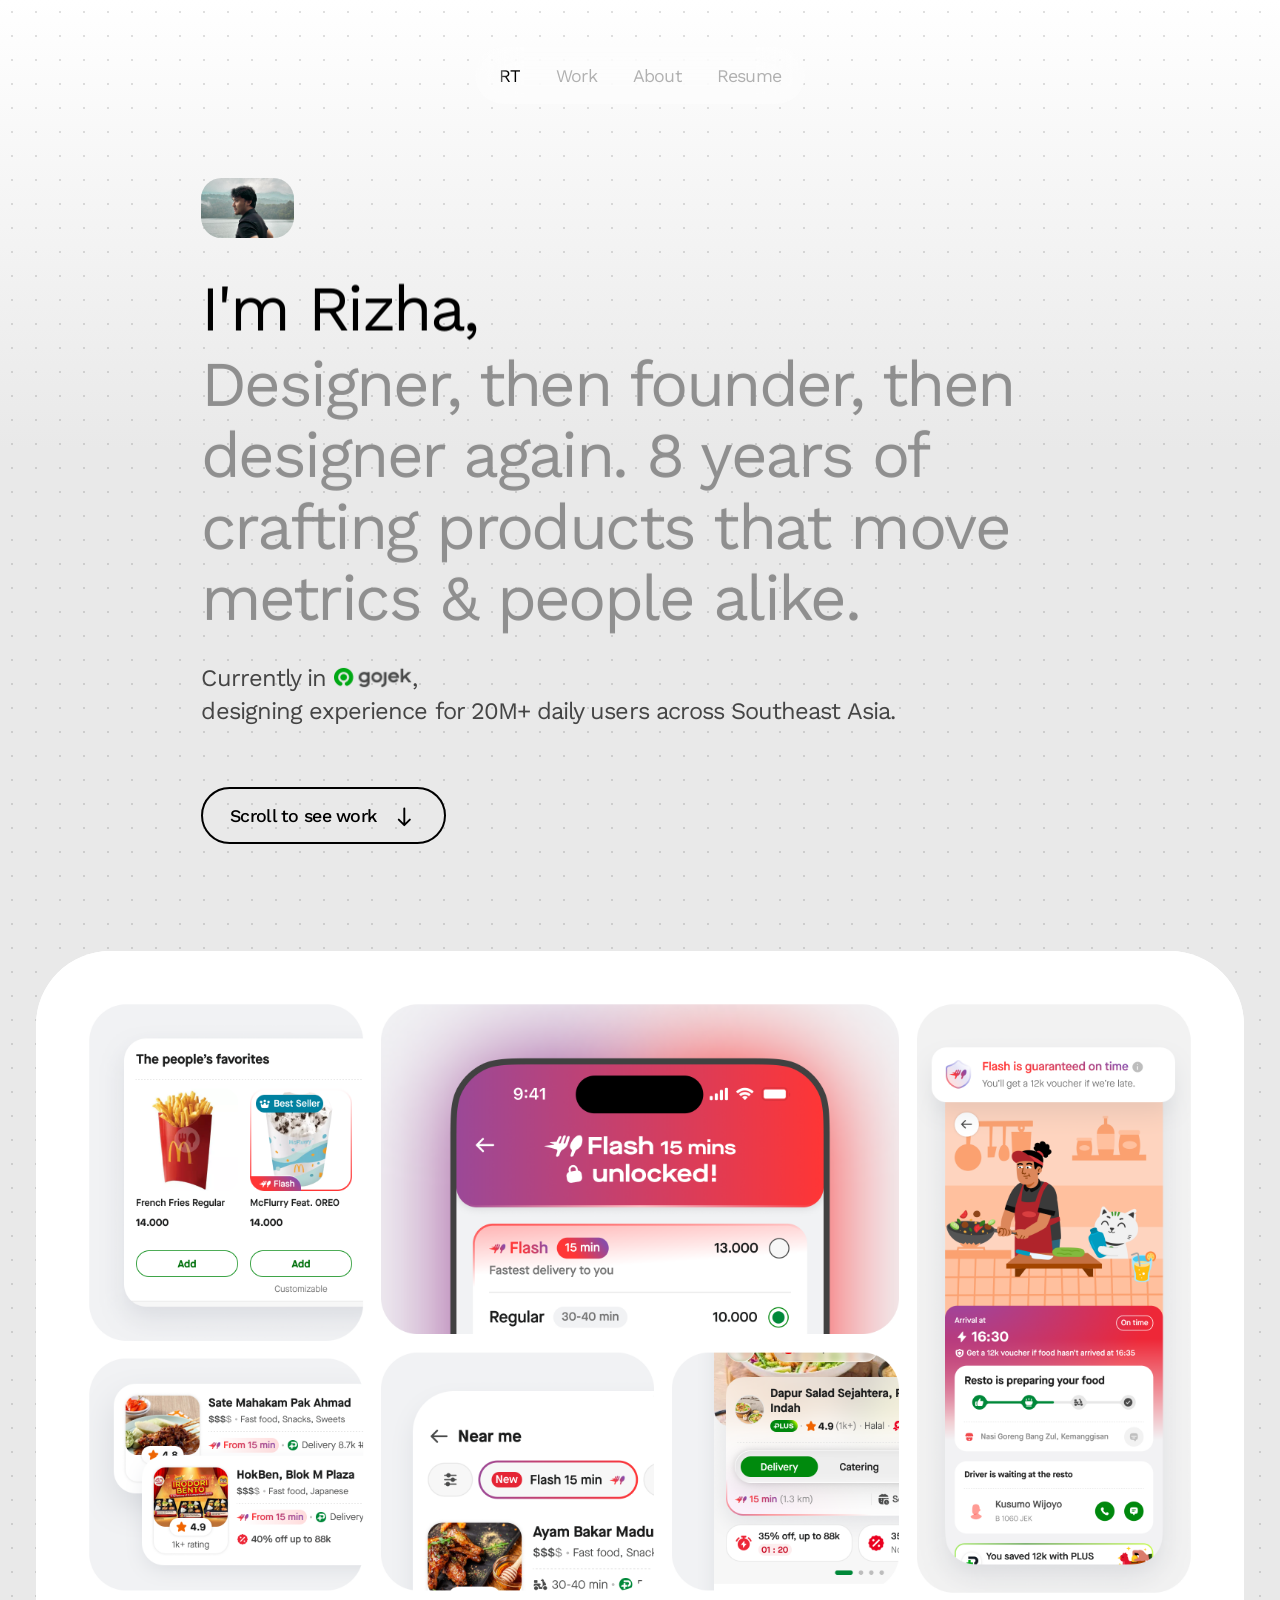
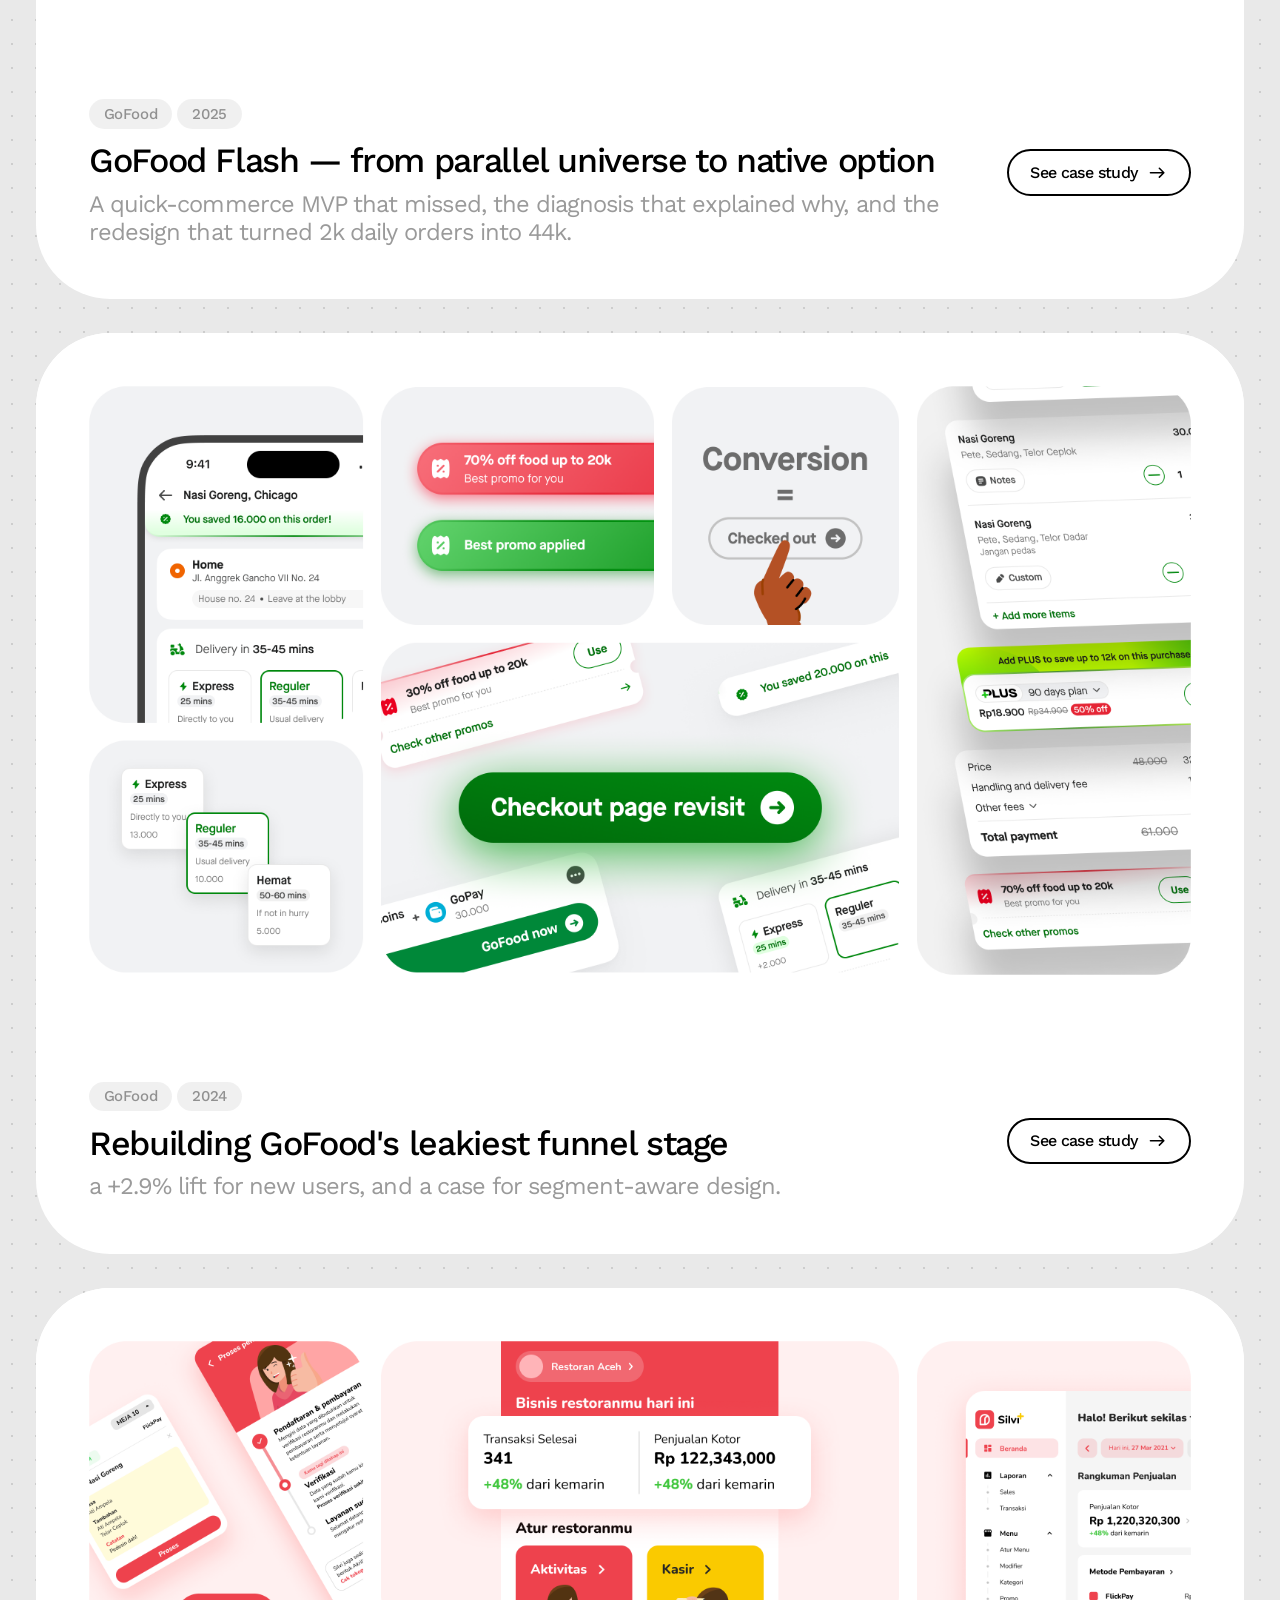
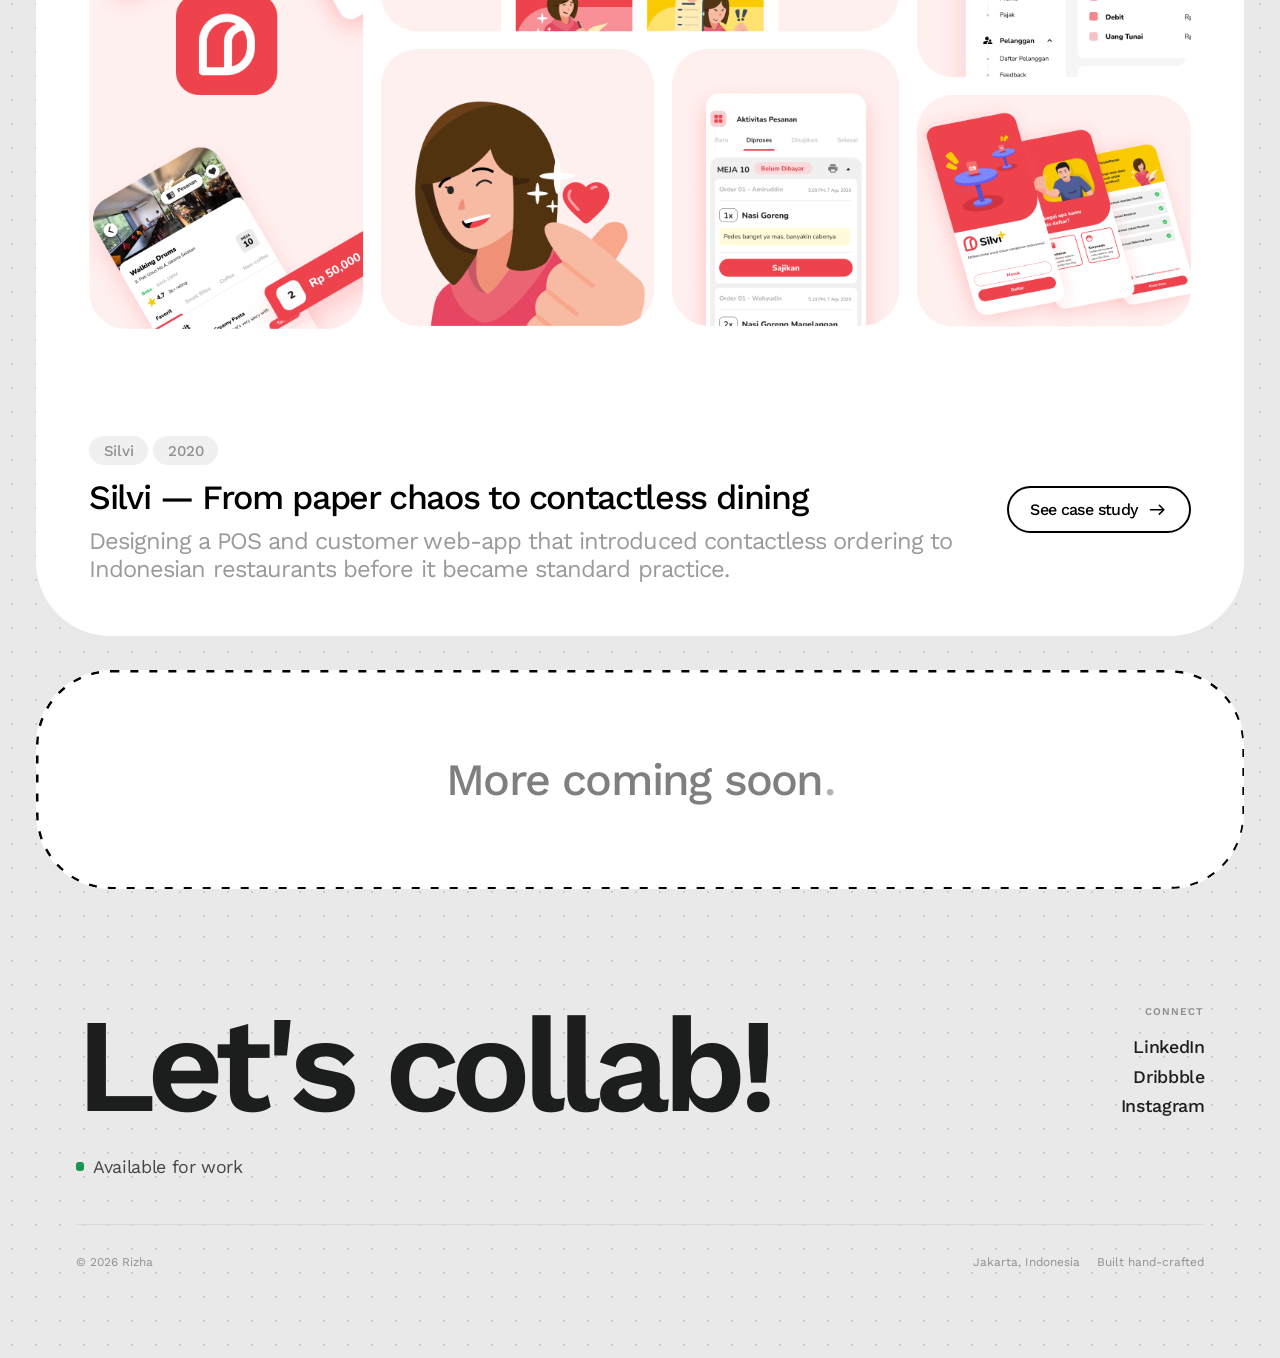
==== commit 61a5e243: "Switch More coming soon border to SVG rect for custom dash gap Replaces CSS dashed border (no gap co" ====
--- a/index.html
+++ b/index.html
@@ -276,17 +276,30 @@
       padding: clamp(56px, 6.5vw, 112px);
       overflow: hidden;
       background: #fff;
-      animation: soonBorderPulse 3.5s ease-in-out infinite;
-      /* animated dashed border via outline trick on ::before */
-    }
-    .work-card-soon::before {
-      content: '';
+    }
+    .soon-border {
       position: absolute;
       inset: 0;
-      border-radius: inherit;
-      border: 2.5px dashed rgba(0,0,0,0.05);
-      animation: soonBorderPulse 3.5s ease-in-out infinite;
+      width: 100%;
+      height: 100%;
+      overflow: visible;
       pointer-events: none;
+    }
+    .soon-border rect {
+      x: 1.25px;
+      y: 1.25px;
+      width: calc(100% - 2.5px);
+      height: calc(100% - 2.5px);
+      rx: clamp(20px, 5.79vw, 100px);
+      fill: none;
+      stroke: #000;
+      stroke-width: 2.5;
+      stroke-dasharray: 8 11;
+      animation: soonStrokePulse 3.5s ease-in-out infinite;
+    }
+    @keyframes soonStrokePulse {
+      0%, 100% { stroke-opacity: 0.05; }
+      50%       { stroke-opacity: 0.12; }
     }
     .soon-content { position: relative; }
     .soon-eyebrow {
@@ -310,10 +323,6 @@
       margin-left: 1px;
       color: rgba(0,0,0,0.3);
       animation: soonBlink 1.1s step-end infinite;
-    }
-    @keyframes soonBorderPulse {
-      0%, 100% { border-color: rgba(0,0,0,0.3); }
-      50%       { border-color: rgba(0,0,0,0.6); }
     }
     @keyframes soonBlink {
       0%, 100% { opacity: 1; }
@@ -715,6 +724,7 @@
     </div>
 
     <div class="work-card-soon">
+      <svg class="soon-border" aria-hidden="true" xmlns="http://www.w3.org/2000/svg"><rect/></svg>
       <div class="soon-content">
         <p class="work-card-soon-text">More coming soon<span class="soon-cursor">.</span></p>
       </div>
